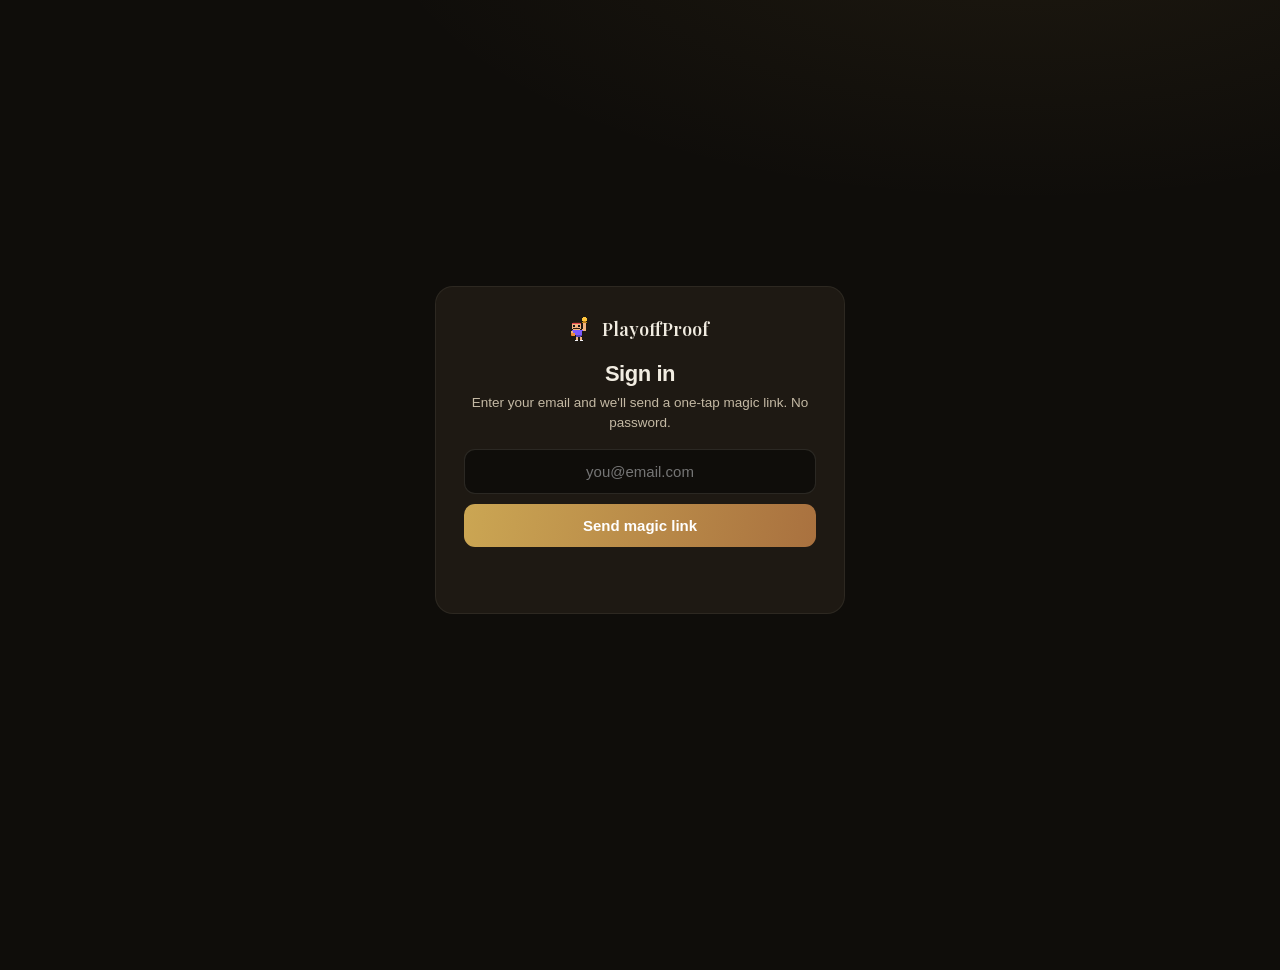
==== app.html @ 9c985eed "Deploy Meta pixel: PageView all pages, Lead + InitiateCheckout on claim, InitiateCheckout on gate pa" ====
<!doctype html>
<html lang="en"><head><meta charset="utf-8"><meta name="viewport" content="width=device-width,initial-scale=1">
<link rel="icon" href="logo.svg" type="image/svg+xml">
<link rel="icon" href="favicon-32.png" sizes="32x32" type="image/png">
<link rel="apple-touch-icon" href="apple-touch-icon.png">
<title>PlayoffProof — Your Movers</title>
<script>!function(f,b,e,v,n,t,s){if(f.fbq)return;n=f.fbq=function(){n.callMethod?n.callMethod.apply(n,arguments):n.queue.push(arguments)};if(!f._fbq)f._fbq=n;n.push=n;n.loaded=!0;n.version="2.0";n.queue=[];t=b.createElement(e);t.async=!0;t.src=v;s=b.getElementsByTagName(e)[0];s.parentNode.insertBefore(t,s)}(window,document,"script","https://connect.facebook.net/en_US/fbevents.js");fbq("init","1434096858619667");fbq("track","PageView");</script>
<noscript><img height="1" width="1" style="display:none" src="https://www.facebook.com/tr?id=1434096858619667&ev=PageView&noscript=1"></noscript>
<link rel="stylesheet" href="fonts/fonts.css">
<style>
:root{
  --bg:#0f0d0a;--bg2:#17130d;--card:#1e1913;--ink:#f1ece1;--ink2:#c4b9a4;--muted:#8a7f68;
  --line:rgba(240,232,214,.07);--line2:rgba(240,232,214,.12);
  --brand:#cba653;--brand2:#a9713f;--up:#5cbe86;--down:#d6685f;--flat:#8a7f68;--gold:#d6a94e;
  --grad:linear-gradient(100deg,#cba653,#a9713f);
  --serif:'Playfair Display',Georgia,serif;--sans:'Helvetica Neue',Helvetica,Arial,sans-serif;
}
*{box-sizing:border-box;margin:0;padding:0}
body{background:radial-gradient(1100px 500px at 80% -10%,rgba(203,166,83,.08),transparent 60%),var(--bg);
  color:var(--ink);font-family:var(--sans);
  -webkit-font-smoothing:antialiased;padding:0 0 70px;font-variant-numeric:tabular-nums}
.wrap{max-width:960px;margin:0 auto;padding:0 20px}
header{padding:26px 0 14px}
.logo{display:flex;align-items:center;gap:9px;font-family:var(--serif);font-weight:600;font-size:18px}
.mark{width:26px;height:26px;border-radius:8px;background:var(--grad);display:grid;place-items:center;font-size:13px}
h1{font-family:var(--serif);font-weight:600;font-size:27px;letter-spacing:-.01em;margin-top:10px}
h1 .grad{background:var(--grad);-webkit-background-clip:text;background-clip:text;color:transparent}
.posline{color:var(--ink2);font-size:13.5px;margin-top:8px;max-width:620px;line-height:1.5}
.sub{color:var(--muted);font-size:12px;margin-top:6px}
.tabs{display:flex;gap:4px;margin-top:18px;border-bottom:1px solid var(--line)}
.tabs button{background:transparent;border:0;border-bottom:2px solid transparent;color:var(--ink2);font:inherit;font-size:14px;font-weight:700;padding:10px 14px;cursor:pointer;margin-bottom:-1px}
.tabs button.on{color:var(--ink);border-bottom-color:var(--brand)}
.tabs button .ct{font-size:11px;color:var(--muted);margin-left:5px}
.weekbar{display:flex;align-items:center;gap:8px;flex-wrap:wrap;margin-top:16px;font-size:12.5px;color:var(--ink2)}
.weekbar b{color:var(--ink);font-weight:800;margin-right:2px}
.wkbtn{border:1px solid var(--line2);border-radius:9px;padding:6px 13px;cursor:pointer;background:var(--bg2);font-weight:700;font-size:12.5px;color:var(--ink2);user-select:none}
.wkbtn.on{background:linear-gradient(180deg,rgba(203,166,83,.18),rgba(169,113,63,.10));border-color:var(--brand);color:#f1ece1}
.byehint{font-size:11px;color:var(--muted);margin-left:auto}
.wkstrip{display:flex;gap:6px;margin:9px 0 4px}
.wkc{flex:1;text-align:center;background:#14110c;border:1px solid var(--line);border-radius:8px;padding:5px 2px;font-size:9.5px;color:var(--muted);font-weight:700;letter-spacing:.04em}
.wkc b{display:block;font-size:15px;color:var(--ink);font-weight:800;margin-top:1px}
.wkc.off{opacity:.32}.wkc.off b{color:var(--muted)}
h3{font-size:11px;letter-spacing:.14em;text-transform:uppercase;color:var(--muted);font-weight:800;margin:26px 0 12px}
.pane{display:none}.pane.on{display:block}
/* recs */
.teamsum{background:linear-gradient(180deg,rgba(203,166,83,.10),rgba(169,113,63,.06));border:1px solid rgba(203,166,83,.22);border-radius:14px;padding:15px 18px;margin-top:20px;font-size:15px;line-height:1.5;color:var(--ink)}
.teamsum b{font-weight:800}.teamsum .u{color:var(--up)}.teamsum .d{color:var(--down)}.teamsum .w{color:var(--gold)}
.cbox{max-width:440px;margin:28px auto;background:linear-gradient(180deg,var(--card),#1a160f);border:1px solid var(--line);border-radius:18px;padding:26px 26px;text-align:center}
.cbox.mini{padding:22px;color:var(--ink2);font-size:14px}
.cbox h2{font-size:21px;letter-spacing:-.02em;margin-bottom:6px}
.cbox p{color:var(--ink2);font-size:13.5px;line-height:1.5;margin-bottom:18px}
.cbox label{display:block;text-align:left;font-size:10px;font-weight:800;letter-spacing:.1em;text-transform:uppercase;color:var(--muted);margin-bottom:6px}
.cbox .crow{display:flex;gap:8px}
.cbox input,.cbox textarea{width:100%;background:#000;border:1px solid var(--line2);border-radius:11px;padding:12px 13px;color:var(--ink);font:inherit;font-size:14px}
.cbox textarea{min-height:92px;margin-bottom:10px;resize:vertical}
.cbox button{background:var(--grad);color:#fff;border:0;border-radius:11px;padding:12px 18px;font:inherit;font-weight:800;font-size:14px;cursor:pointer;white-space:nowrap}
.cbox .crow button{padding:12px 16px}
.cbox button.ghost{width:100%;background:transparent;border:1px solid var(--line2);color:var(--ink)}
.cbox .cdiv{display:flex;align-items:center;gap:10px;color:var(--muted);font-size:11px;letter-spacing:.06em;text-transform:uppercase;margin:16px 0}
.cbox .cdiv:before,.cbox .cdiv:after{content:'';flex:1;height:1px;background:var(--line)}
.cbox .cmsg{font-size:12.5px;color:var(--ink2);margin-top:8px;min-height:16px;text-align:left}
.cbox.mini a,.lgcta a,.cbox .chelp a{color:#d8c9a3;text-decoration:none;font-size:12.5px}
.cbox .chelp{margin-top:12px}
/* IA: both tabs equal weight — the board is the product, the league room is a bonus */
.pchips{display:flex;gap:6px;margin:0 0 14px;flex-wrap:wrap}
.pchips button{background:transparent;border:1px solid var(--line2);border-radius:18px;color:var(--ink2);font:inherit;font-size:12px;font-weight:700;padding:6px 13px;cursor:pointer}
.pchips button.on{background:var(--bg2);color:#fff;border-color:#cba653}
.pchips .ct{color:var(--muted);font-weight:500;font-size:10.5px}
.sub{display:none}.sub.on{display:block}
/* trades tab */
.trdef{color:var(--muted);font-size:12px;line-height:1.55;margin:2px 0 16px;max-width:none;border-left:2px solid var(--line2);padding-left:11px}
#tr-connect{max-width:none;margin:10px 0 14px;padding:12px 18px;text-align:left;border-radius:12px}
#tr-connect p{margin:0;font-size:12.5px;line-height:1.55}
details.trdefd{margin:2px 0 14px}
details.trdefd summary{cursor:pointer;color:var(--gold);font-size:11.5px;letter-spacing:.06em;font-weight:700;user-select:none;list-style:none;display:inline-flex;align-items:center;gap:6px}
details.trdefd summary::-webkit-details-marker{display:none}
details.trdefd summary::before{content:'▸';font-size:10px;transition:transform .15s}
details.trdefd[open] summary::before{transform:rotate(90deg)}
details.trdefd .trdef{margin-top:10px}
.trdef b{color:#d8c9a3}
.trapp{display:grid;grid-template-columns:250px 1fr;gap:16px;align-items:start}
.trpanel{background:var(--card);border:1px solid var(--line);border-radius:14px;padding:12px}
.trlabel{font-family:var(--m,ui-monospace,Menlo,monospace);font-size:10px;letter-spacing:.16em;text-transform:uppercase;color:var(--muted);margin:2px 2px 10px}
.trc{display:flex;align-items:center;justify-content:space-between;gap:8px;padding:9px 10px;border-radius:10px;border:1px solid transparent;cursor:pointer}
.trc:hover{background:var(--bg2)} .trc.on{background:var(--bg2);border-color:#cba653}
.trc .nm{font-weight:700;font-size:13px} .trc .mt{font-family:ui-monospace,Menlo,monospace;font-size:10px;color:var(--muted);margin-top:1px}
.trc .wv{font-family:ui-monospace,Menlo,monospace;font-size:11px;text-align:right;white-space:nowrap}
.trc .wv b{font-size:14px}
.trc .wv .rs{display:block;font-size:9px;color:var(--muted);margin-top:2px}
.tr-anchor{display:flex;align-items:baseline;gap:10px;flex-wrap:wrap;margin:0 0 4px}
.tr-anchor h3{margin:0;font-size:18px}
.tr-chip{font-family:ui-monospace,Menlo,monospace;font-size:10.5px;color:var(--ink2);border:1px solid var(--line2);border-radius:20px;padding:2px 9px}
.tr-hint{color:var(--ink2);font-size:12.5px;margin:3px 0 12px}
.tr-why{color:var(--muted);font-size:11.5px;line-height:1.5;margin:2px 0 10px}
.tr-why b{color:var(--ink2)}
.trt{display:grid;grid-template-columns:1fr auto;gap:5px 12px;background:var(--card);border:1px solid var(--line);border-radius:12px;padding:11px 13px;margin-bottom:8px;cursor:pointer}
.trt:hover{border-color:var(--line2)} .trt.on{border-color:#cba653}
.trt .r1{display:flex;align-items:center;gap:8px;min-width:0}
.trbadge{font-family:ui-monospace,Menlo,monospace;font-size:9px;font-weight:700;letter-spacing:.07em;text-transform:uppercase;padding:2px 6px;border-radius:5px;white-space:nowrap}
.trbadge.pick{background:rgba(52,211,153,.13);color:var(--up,#5cbe86)}
.trbadge.trade{background:rgba(203,166,83,.15);color:#d8c9a3}
.trt .tn{font-weight:700;font-size:13.5px;white-space:nowrap;overflow:hidden;text-overflow:ellipsis}
.trt .tm{font-family:ui-monospace,Menlo,monospace;font-size:10px;color:var(--muted)}
.trt .pw{font-family:ui-monospace,Menlo,monospace;font-size:17px;font-weight:700;color:var(--up,#5cbe86);text-align:right;line-height:1}
.trt .pw small{font-size:8.5px;color:var(--muted);font-weight:500;display:block;letter-spacing:.05em}
.trt .chips{grid-column:1/2;display:flex;gap:6px;flex-wrap:wrap}
.trt .chips span{font-family:ui-monospace,Menlo,monospace;font-size:10.5px;padding:1px 6px;border-radius:5px;background:#17130d;border:1px solid var(--line)}
.trt .cost{grid-column:2/3;align-self:end;font-family:ui-monospace,Menlo,monospace;font-size:10.5px;text-align:right;white-space:nowrap}
.tr-none{color:var(--muted);font-size:13px;background:var(--card);border:1px dashed var(--line2);border-radius:12px;padding:18px;text-align:center}
.tr-back{background:none;border:0;color:#d8c9a3;font:inherit;font-weight:700;font-size:12.5px;cursor:pointer;padding:0;margin:6px 0 10px}
.tr-verdict{background:var(--card);border:1px solid var(--line);border-left:3px solid #cba653;border-radius:12px;padding:13px 15px;margin-bottom:14px}
.tr-verdict h4{margin:0;font-size:15px;font-weight:800;line-height:1.45}
.gtxt{color:var(--up,#5cbe86)} .ltxt{color:var(--down,#d6685f)} .ztxt{color:var(--muted)}
.tr-sec{font-size:11px;font-weight:800;letter-spacing:.02em;text-transform:uppercase;color:var(--ink2);margin:14px 2px 8px}
.tr-chart{background:var(--card);border:1px solid var(--line);border-radius:13px;padding:12px 10px 6px;margin-bottom:14px}
.tr-chart svg{display:block;width:100%;height:auto}
.trledger{width:100%;border-collapse:collapse;font-variant-numeric:tabular-nums}
.trledger th{font-family:ui-monospace,Menlo,monospace;font-size:9px;letter-spacing:.12em;text-transform:uppercase;color:var(--muted);font-weight:600;text-align:right;padding:0 9px 7px;border-bottom:1px solid var(--line)}
.trledger th.cat{text-align:left}
.trledger td{padding:7px 9px;border-bottom:1px solid #221d15;font-family:ui-monospace,Menlo,monospace;font-size:12.5px;text-align:right}
.trledger td.cat{text-align:left;font-family:inherit;font-weight:700;font-size:12.5px}
.trledger td.cat small{color:var(--muted);font-weight:500;font-size:9.5px;margin-left:5px}
.trledger tr:last-child td{border-bottom:0}
.trteam{font-size:11.5px;color:var(--ink2);background:#17130d;border:1px solid var(--line);border-radius:9px;padding:8px 10px;margin-bottom:10px;line-height:1.45}
.trteam b{color:#d8c9a3}
.tr-lam{display:flex;align-items:center;gap:9px;font-family:ui-monospace,Menlo,monospace;font-size:11px;color:var(--muted);margin:0 0 12px}
.tr-lam input{width:110px;accent-color:#cba653}
.tr-lam b{color:#d8c9a3}
.trbuild{display:grid;grid-template-columns:1fr 1fr;gap:10px;margin-bottom:8px}
.trside{background:var(--card);border:1px solid var(--line);border-radius:11px;padding:10px}
.trside-l{font-family:ui-monospace,Menlo,monospace;font-size:9.5px;letter-spacing:.14em;text-transform:uppercase;margin-bottom:7px}
.trpill{display:inline-block;background:#17130d;border:1px solid var(--line2);border-radius:16px;padding:4px 10px;font-size:12px;font-weight:700;margin:0 5px 6px 0;cursor:pointer}
.trpill:hover{border-color:#d6685f}
.trside select{width:100%;background:#000;border:1px solid var(--line2);border-radius:8px;color:var(--muted);font:inherit;font-size:11.5px;padding:6px 8px;margin-top:3px}
.tr-balance{font-size:11.5px;color:var(--ink2);margin:2px 0 10px;font-family:ui-monospace,Menlo,monospace}
.tr-balance b{color:var(--ink)}
.tr-disc{font-size:10.5px;color:var(--muted);margin-top:14px;font-family:ui-monospace,Menlo,monospace}
.wkodds{display:inline-flex;gap:0;flex-wrap:wrap;align-items:center}
.wko{margin-right:4px} .wko b{color:var(--muted);font-weight:600;font-size:10.5px;letter-spacing:.03em;text-transform:uppercase}
.tr-save{background:rgba(52,211,153,.14);border:1px solid rgba(52,211,153,.4);border-radius:9px;color:var(--up,#5cbe86);font:inherit;font-weight:700;font-size:12.5px;cursor:pointer;padding:4px 11px;margin-left:8px}
#tr-plan:empty{display:none}
.planbox{background:linear-gradient(180deg,rgba(203,166,83,.1),var(--card));border:1px solid #3a2d6b;border-radius:14px;padding:13px 15px;margin:0 0 16px}
.planh{font-size:12px;font-weight:800;letter-spacing:.02em;text-transform:uppercase;color:var(--ink2);display:flex;align-items:center;gap:8px;margin-bottom:8px}
.planclr{margin-left:auto;background:none;border:1px solid var(--line2);border-radius:7px;color:var(--muted);font:inherit;font-size:10.5px;cursor:pointer;padding:2px 8px;text-transform:none;letter-spacing:0}
.planrow{display:flex;gap:16px;flex-wrap:wrap;font-size:12.5px;margin-bottom:9px}
.planside{font-family:ui-monospace,Menlo,monospace;font-size:9.5px;letter-spacing:.12em}
.planpill{display:inline-block;background:#17130d;border:1px solid var(--line2);border-radius:14px;padding:3px 9px;font-family:var(--f,inherit);font-size:12px;font-weight:700;letter-spacing:0;margin:0 4px 5px 2px;cursor:pointer;color:var(--ink)}
.planpill:hover{border-color:#d6685f}
.plansum{font-family:ui-monospace,Menlo,monospace;font-size:12px;color:var(--ink2);border-top:1px solid var(--line);padding-top:9px}
.plansum b{font-size:13.5px}
.lrow{cursor:pointer} .lrow.exp{background:var(--bg2)}
.lrow-exp{padding:2px 0 12px;border-bottom:1px solid var(--line)}
.lrow-exp .card{max-width:440px;margin:4px auto}
.lgset{display:flex;align-items:center;gap:7px;flex-wrap:wrap;font-family:ui-monospace,Menlo,monospace;font-size:11px;color:var(--muted);margin:0 0 10px}
.lgset select{background:#17130d;border:1px solid var(--line2);border-radius:7px;color:var(--ink);font:inherit;padding:3px 6px}
.lgset .lgs-l{letter-spacing:.08em;text-transform:uppercase;font-size:9.5px}
.lgset .catch{background:transparent;border:1px solid var(--line2);border-radius:14px;color:var(--muted);font:inherit;font-size:10.5px;padding:3px 9px;cursor:pointer}
.lgset .catch.on{color:var(--ink);border-color:#cba653;background:rgba(203,166,83,.12)}
.lgset .lgs-brk{flex-basis:100%;height:0}
.lgset .slotsel{padding:2px 3px}
.catprof{background:var(--card);border:1px solid var(--line);border-radius:13px;padding:12px 15px;margin:0 0 14px}
.cph{font-size:12.5px;color:var(--ink2);line-height:1.5;margin-bottom:10px}
.cph b{font-family:ui-monospace,Menlo,monospace}
.cpgrid{display:grid;grid-template-columns:repeat(9,minmax(0,1fr));gap:8px}
.cpc .cpl{font-family:ui-monospace,Menlo,monospace;font-size:8.5px;color:var(--muted);letter-spacing:.05em}
.cpv{font-family:ui-monospace,Menlo,monospace;font-size:11.5px;font-weight:700;white-space:nowrap}
.cpv span{font-size:10px}
.cpb{height:4px;border-radius:2px;background:#221d15;margin-top:3px;overflow:hidden}
.cpb i{display:block;height:100%;border-radius:2px}
.cpb i.lock{background:#5cbe86}.cpb i.flip{background:#d6a94e}.cpb i.punt{background:#d6685f}
@media(max-width:700px){.cpgrid{grid-template-columns:repeat(3,1fr);gap:10px 8px}}
@media(max-width:700px){.trapp{grid-template-columns:1fr}.trbuild{grid-template-columns:1fr}}
.lgcta{display:flex;justify-content:space-between;align-items:center;font-size:12px;color:var(--muted);margin:14px 0 2px}
.lgcta span{font-weight:700;color:var(--ink2)}
.recs{display:grid;grid-template-columns:1fr 1fr;gap:12px;margin-top:6px}
@media(max-width:680px){.recs{grid-template-columns:1fr}}
.rec{background:linear-gradient(180deg,var(--card),#1a160f);border:1px solid var(--line);border-radius:14px;padding:14px 16px}
.rec .rh{font-size:11px;font-weight:800;letter-spacing:.1em;text-transform:uppercase;margin-bottom:10px}
.rec.pick .rh{color:var(--up)}.rec.trade .rh{color:var(--brand)}.rec.sell .rh{color:var(--gold)}.rec.drop .rh{color:var(--down)}
.recitem{display:flex;align-items:center;gap:9px;padding:7px 0;border-top:1px solid var(--line);font-size:13px}
.recitem:first-of-type{border-top:0}
.recitem .who{font-weight:700}.recitem .who small{color:var(--muted);font-weight:700;font-size:10px;margin-left:5px}
.recitem .why{color:var(--ink2);font-size:12px;flex:1;min-width:0}
.recitem .mv{font-weight:800;font-size:12.5px;white-space:nowrap}
/* cards */
.grid{display:grid;grid-template-columns:1fr 1fr;gap:12px}
@media(max-width:680px){.grid{grid-template-columns:1fr}}
.card{background:linear-gradient(180deg,var(--card),#1a160f);border:1px solid var(--line);border-radius:16px;padding:15px 16px;position:relative;overflow:hidden}
.card::before{content:'';position:absolute;left:0;top:0;bottom:0;width:3px}
.card.up::before{background:var(--up)}.card.down::before{background:var(--down)}.card.flat::before{background:var(--flat)}
.top{display:flex;justify-content:space-between;align-items:flex-start;gap:8px}
.nm{font-weight:700;font-size:15.5px;letter-spacing:-.01em}.tm{font-size:11px;color:var(--muted);font-weight:700;letter-spacing:.05em;margin-top:1px}
.verdict{font-size:11px;font-weight:900;letter-spacing:.04em;padding:5px 9px;border-radius:8px;white-space:nowrap}
.v-back{background:rgba(47,213,117,.16);color:var(--up)}.v-over{background:rgba(255,93,93,.16);color:var(--down)}.v-flat{background:rgba(124,132,148,.14);color:var(--flat)}
.scorerow{display:flex;align-items:baseline;gap:10px;margin:12px 0 3px}
.score{font-size:38px;font-weight:800;letter-spacing:-.03em;line-height:1}.score .s100{font-size:14px;font-weight:700;color:var(--muted);margin-left:2px}
.wk{font-weight:800;font-size:13.5px}.wk span{font-size:9px;opacity:.7;letter-spacing:.06em}
.spark{margin-left:auto;width:88px;height:30px}
.slab{font-size:9.5px;color:var(--muted);letter-spacing:.1em;text-transform:uppercase;margin-bottom:8px}
.games{margin:14px 0 12px;background:#14110c;border:1px solid var(--line);border-radius:12px;padding:11px 12px}
.gtop{display:flex;justify-content:space-between;align-items:baseline;margin-bottom:7px;flex-wrap:wrap;gap:4px}
.gtop .gl{font-size:10px;font-weight:800;letter-spacing:.1em;text-transform:uppercase;color:var(--muted)}
.gtop .gn{font-size:13px}.gtop .gn b{font-size:16px;font-weight:800}.gtop .gn .of{color:var(--muted);font-weight:600}
.conf{font-size:10px;font-weight:800;letter-spacing:.03em;padding:2px 7px;border-radius:6px;margin-left:4px;text-transform:uppercase}
.conf-high{background:rgba(47,213,117,.14);color:var(--up)}.conf-medium{background:rgba(245,184,61,.14);color:var(--gold)}.conf-low{background:rgba(124,132,148,.16);color:var(--flat)}
.gbar{height:16px;border-radius:6px;background:repeating-linear-gradient(90deg,rgba(255,93,93,.16) 0 6px,rgba(255,93,93,.08) 6px 12px);position:relative;overflow:hidden;border:1px solid var(--line)}
.gfill{position:absolute;left:0;top:0;bottom:0;background:linear-gradient(90deg,#5cbe86,#26b863);border-radius:5px 0 0 5px}
.gband{position:absolute;top:0;bottom:0;background:repeating-linear-gradient(45deg,rgba(47,213,117,.30) 0 4px,transparent 4px 8px)}
.factors{display:flex;gap:6px;flex-wrap:wrap;margin-top:8px}
.fchip{font-size:10.5px;font-weight:700;color:var(--ink2);background:rgba(240,232,214,.05);border:1px solid var(--line);border-radius:7px;padding:3px 7px}
.pillars{display:flex;flex-direction:column;gap:5px}
.pl{display:grid;grid-template-columns:56px 1fr 26px;align-items:center;gap:8px;font-size:11px;color:var(--ink2)}
.pl .lab{font-weight:700}.track{height:6px;background:rgba(240,232,214,.06);border-radius:99px;overflow:hidden}
.fill{height:100%;border-radius:99px;background:var(--grad)}.pl .n{text-align:right;font-weight:800;color:var(--ink);font-size:11.5px}
.reason{font-size:11.5px;color:var(--ink2);line-height:1.45;margin-top:11px;border-top:1px solid var(--line);padding-top:9px}
.wtag{font-size:9px;font-weight:800;letter-spacing:.08em;text-transform:uppercase;color:var(--muted);border:1px solid var(--line);border-radius:5px;padding:1px 5px;margin-right:5px}
/* sortable table */
.tablewrap{margin-top:2px}
.lgrid{background:transparent;min-width:0}
/* ---- the data grid (Basketball Monster density) ---- */
.glegend{font-size:11.5px;color:var(--muted);margin:2px 2px 8px;line-height:1.7}
.glegend b{color:var(--brand)}
.gwrap{overflow-x:auto;border:1px solid var(--line);border-radius:12px;background:var(--bg2)}
table.gt{border-collapse:collapse;width:100%;font-family:ui-monospace,Menlo,monospace;font-size:12px;white-space:nowrap;font-variant-numeric:tabular-nums}
.gt thead th{position:sticky;top:0;background:#211c14;color:var(--muted);font-family:var(--sans);font-size:9.5px;letter-spacing:.11em;text-transform:uppercase;font-weight:700;text-align:right;padding:9px 10px;border-bottom:1px solid var(--line);cursor:pointer;user-select:none;z-index:3}
.gt thead th.us{color:var(--brand);text-decoration:underline dotted rgba(203,166,83,.5);text-underline-offset:3px}
.gt thead th.on{color:var(--gold)}
.gt thead th.rk,.gt thead th.nm{text-align:left}
.gt th.nm,.gt td.nm{position:sticky;left:0;background:var(--bg2)}
.gt td.nm{z-index:1}
.gt thead th.nm{z-index:4;background:#211c14}
.gt td{padding:6px 10px;border-bottom:1px solid rgba(240,232,214,.05);text-align:right;color:var(--ink2)}
.gt td.rk{color:var(--muted);text-align:left;font-size:11px}
.gt td.nm{text-align:left;font-family:var(--sans);min-width:186px;cursor:pointer}
.gt td.nm b{color:var(--ink);font-weight:600;font-size:13px}
.gt td.nm .tp{color:var(--muted);font-size:11px;margin-left:8px}
.gt .gmine{color:var(--brand);font-size:8px;vertical-align:2px}
.gt tbody tr.grow{cursor:pointer}
.gt tbody tr.grow:hover td{background:rgba(240,232,214,.04)}
.gt tbody tr.grow:hover td.nm{background:#241f16}
.gt tr.gx td{white-space:normal;text-align:left;background:var(--card);cursor:default;position:static}
.gt tr.sel td{background:rgba(203,166,83,.09)}
.gt tr.sel td.nm{background:#26200f}
.gsplit{display:flex;gap:14px;align-items:flex-start}
.gsplit .gwrap{flex:1;min-width:0}
.gside{width:440px;flex:none;position:sticky;top:10px;max-height:calc(100vh - 20px);overflow-y:auto;background:var(--card);border:1px solid var(--line);border-radius:12px;padding:12px}
.gside .card{max-width:none;margin:0;border:0;background:transparent;padding:2px}
.gside .card::before{display:none}
.gside-x{float:right;background:none;border:0;color:var(--muted);font-size:20px;line-height:1;cursor:pointer;padding:2px 6px}
.gside-x:hover{color:var(--ink)}
@media(max-width:999px){.gside{display:none}}
/* ---- the insight strip ---- */
.istrip{display:grid;grid-template-columns:repeat(3,1fr);gap:10px;margin:2px 0 12px}
.istc{background:var(--card);border:1px solid var(--line);border-radius:12px;padding:10px 12px}
.istt{font-family:var(--serif);font-weight:600;font-size:14.5px;color:var(--gold)}
.ists{font-size:10px;color:var(--muted);margin:1px 0 7px}
.istp{display:flex;align-items:center;gap:7px;padding:4px 6px;margin:0 -6px;border-radius:8px;cursor:pointer;font-size:12px;color:var(--ink)}
.istp:hover{background:rgba(240,232,214,.05)}
.istp b{margin-left:auto;font-family:ui-monospace,Menlo,monospace;font-size:11px;font-weight:700}
.istp b.g{color:var(--up)}.istp b.r{color:var(--down)}
@media(max-width:760px){.istrip{grid-template-columns:1fr;gap:8px}}
/* ---- the no-sync upgrade finder ---- */
.upg{margin-top:14px;border-top:1px solid var(--line);padding-top:12px}
.upghead{font-family:var(--serif);font-weight:600;font-size:16px;color:var(--ink);margin-bottom:2px}
.upglab{font-size:9.5px;letter-spacing:.16em;text-transform:uppercase;color:var(--muted);font-weight:800;margin:12px 0 4px}
.upgrow{display:grid;grid-template-columns:1fr auto;gap:2px 10px;align-items:center;padding:8px 10px;margin:4px -2px;background:var(--bg2);border:1px solid var(--line);border-radius:10px;cursor:pointer}
.upgrow:hover{border-color:rgba(203,166,83,.4)}
.upgnm b{color:var(--ink);font-size:13.5px;font-weight:600}
.upgnm span{display:block;color:var(--muted);font-size:10.5px;margin-top:1px}
.upgd{text-align:right;font-family:ui-monospace,Menlo,monospace;font-size:15px;font-weight:700;color:var(--up)}
.upgd em{display:block;font-style:normal;font-family:var(--sans);font-size:8.5px;letter-spacing:.14em;text-transform:uppercase;color:var(--muted);font-weight:700}
.upgw{grid-column:1/-1;display:flex;gap:10px;font-family:ui-monospace,Menlo,monospace;font-size:10.5px;color:var(--muted)}
.upgw .g{color:var(--up)}.upgw .r{color:var(--down)}
.upgnone{font-size:12.5px;color:var(--ink2);line-height:1.5;margin:8px 0}
.upgfine{font-size:10px;color:var(--muted);line-height:1.5;margin-top:10px}
.upgnm{display:flex;align-items:center;gap:8px}
.upgnm .ubust{flex:none;line-height:0}
.upgnm .utxt b{display:block}
/* ---- package select + docked action bar ---- */
.pksel{width:15px;height:15px;padding:0;margin-right:7px;background:var(--bg);border:1px solid var(--muted);border-radius:2px;cursor:pointer;vertical-align:-2px;image-rendering:pixelated}
.pksel:hover{border-color:var(--brand)}
.pksel.on{background:var(--brand);border-color:var(--brand);box-shadow:inset 0 0 0 3px var(--bg2)}
.pksel.get{background:var(--up);border-color:var(--up);box-shadow:inset 0 0 0 3px var(--bg2)}
.pkgchip.getc{border-color:rgba(92,190,134,.5)}
.pkgarrow{color:var(--muted);font-size:15px;padding:0 2px}
.pkghint{color:var(--muted);font-size:10.5px;padding:4px 2px;white-space:nowrap}
.pkghost{background:none;border:0;color:var(--muted);font-size:10.5px;text-decoration:underline dotted;text-underline-offset:3px;cursor:pointer;white-space:nowrap;padding:0 2px}
.pkghost:hover{color:var(--ink)}
.pkgseg{display:flex;align-items:center;gap:4px;color:var(--muted);font-size:9.5px;letter-spacing:.1em;text-transform:uppercase;font-weight:700;white-space:nowrap}
.segb{width:24px;height:24px;padding:0;background:var(--bg2);border:1px solid var(--line);border-radius:6px;color:var(--muted);font-size:12px;font-weight:800;cursor:pointer}
.segb:hover{border-color:var(--brand)}
.segb.on{background:var(--brand);border-color:var(--brand);color:#140f08}
.pkgbtn[disabled]{opacity:.45;cursor:default}
.tg .tgverd{display:flex;align-items:baseline;gap:10px;margin:8px 0 4px}
.tg .tgpill{border:1px solid;border-radius:7px;padding:4px 10px;font-size:11px;font-weight:900;letter-spacing:.12em}
.tg .tgnet{font-family:ui-monospace,Menlo,monospace;font-size:24px;font-weight:700}
.tg .tgnetl{font-size:10px;letter-spacing:.14em;text-transform:uppercase;color:var(--muted);font-weight:700}
.tg .piece.getp{border-color:rgba(92,190,134,.4)}
.pkgbar{position:fixed;left:50%;transform:translateX(-50%);bottom:16px;z-index:40;display:flex;align-items:center;gap:12px;background:var(--card);border:1px solid rgba(203,166,83,.45);border-radius:14px;padding:10px 12px;box-shadow:0 12px 34px rgba(0,0,0,.5);max-width:min(94vw,640px)}
.pkgbar .chips{display:flex;gap:8px;flex-wrap:wrap}
.pkgchip{display:flex;align-items:center;gap:6px;background:var(--bg2);border:1px solid var(--line);border-radius:9px;padding:4px 8px 4px 5px;font-size:11.5px;color:var(--ink)}
.pkgchip svg{display:block}
.pkgchip .x{color:var(--muted);cursor:pointer;padding:0 2px;font-size:13px}
.pkgchip .x:hover{color:var(--ink)}
.pkgbtn{background:linear-gradient(100deg,var(--gold),var(--brand2));color:#140f08;border:0;border-radius:9px;padding:10px 14px;font-weight:800;font-size:11px;letter-spacing:.1em;text-transform:uppercase;cursor:pointer;white-space:nowrap}
.pkgbtn:hover{filter:brightness(1.08)}
.pkgclear{background:none;border:0;color:var(--muted);font-size:16px;cursor:pointer;padding:2px 4px}
.pkgclear:hover{color:var(--ink)}
/* ---- consolidation results ---- */
.pkg .pieces{display:flex;gap:10px;flex-wrap:wrap;margin:10px 0 4px}
.pkg .piece{display:flex;flex-direction:column;align-items:center;gap:3px;background:var(--bg2);border:1px solid var(--line);border-radius:10px;padding:8px 10px;font-size:10.5px;color:var(--ink2);min-width:74px}
.pkg .piece b{color:var(--ink);font-size:11px;text-align:center}
.pkg .pkgsum{font-size:11.5px;color:var(--muted);margin:2px 0 10px}
.pkg .pkgsum b{color:var(--ink)}
.pktar{background:var(--bg2);border:1px solid var(--line);border-radius:11px;padding:10px 11px;margin:7px 0;cursor:pointer}
.pktar:hover{border-color:rgba(203,166,83,.4)}
.pktar .top{display:flex;align-items:center;gap:10px}
.pktar .top b{color:var(--ink);font-size:14px}
.pktar .top span{color:var(--muted);font-size:10.5px;display:block;margin-top:1px}
.pktar .net{margin-left:auto;text-align:right;font-family:ui-monospace,Menlo,monospace;font-size:16px;font-weight:700;color:var(--up)}
.pktar .net.neg{color:var(--down)}
.pktar .net em{display:block;font-style:normal;font-family:var(--sans);font-size:8.5px;letter-spacing:.14em;text-transform:uppercase;color:var(--muted);font-weight:700}
.pktar .math{font-size:10.5px;color:var(--muted);margin-top:6px;line-height:1.55}
.pktar .math b{color:var(--ink2)}
.pktar .upgw{margin-top:5px}
.lhead,.lrow{display:grid;grid-template-columns:24px minmax(120px,1fr) 54px 58px 82px 96px 64px;align-items:center;gap:10px;padding:9px 13px}
.lhead{border-bottom:1px solid var(--line2);font-size:11px;letter-spacing:.01em;color:var(--muted);font-weight:800;position:sticky;top:0;background:var(--bg2)}
.lhead .s{cursor:pointer;text-align:right;user-select:none;white-space:nowrap}.lhead .s:hover{color:var(--ink)}.lhead .s.on{color:var(--brand)}
.lhead .car{opacity:.35;font-size:9px}
.lhead .pl-h{text-align:left}
.postag{font-size:9px;font-weight:800;color:var(--brand2);background:rgba(169,113,63,.14);border-radius:4px;padding:1px 4px;margin-right:5px}
.lrow{border-top:1px solid var(--line);font-size:13px}.lrow:hover{background:rgba(240,232,214,.03)}
.lrow .rk{color:var(--muted);font-size:11px;font-weight:700}
.lrow .who{overflow:hidden;white-space:nowrap;text-overflow:ellipsis;font-weight:600}
.lrow .who small{color:var(--muted);font-weight:700;font-size:10px;margin-left:5px}
.badge{font-size:8.5px;font-weight:800;letter-spacing:.03em;padding:2px 5px;border-radius:5px;vertical-align:1px}
.fa{background:rgba(47,213,117,.16);color:var(--up)}.own{background:rgba(240,232,214,.06);color:var(--muted)}.you{background:rgba(203,166,83,.18);color:#d8c9a3}
.lrow .num{text-align:right;font-variant-numeric:tabular-nums}
.lrow .sc{font-weight:800}.lrow .pred b{font-weight:800}.lrow .pred{font-size:12px;color:var(--ink2)}
.lrow .mot{font-weight:800}.lrow .chg{font-weight:800;font-size:12px}
.up-t{color:var(--up)}.down-t{color:var(--down)}.flat-t{color:var(--flat)}
.hint{font-size:11px;color:var(--muted);margin-top:16px;line-height:1.5}
.logomark{height:1.35em;image-rendering:pixelated;vertical-align:-.22em}

[hidden]{display:none!important}
.gatewrap{min-height:100vh;display:flex;align-items:center;justify-content:center;padding:20px}
.gatecard{width:100%;max-width:410px;background:var(--card);border:1px solid var(--line);border-radius:18px;padding:30px 28px;text-align:center}
.gatecard .logo{justify-content:center;margin-bottom:20px}
.gatecard h2{font-size:22px;margin:6px 0 6px;letter-spacing:-.02em}
.gatecard p{color:var(--ink2);font-size:13.5px;margin-bottom:16px;line-height:1.5}
.gatecard input{width:100%;background:#0f0d0a;border:1px solid var(--line2);border-radius:11px;padding:13px 14px;color:var(--ink);font:inherit;font-size:15px;margin-bottom:10px;text-align:center}
.gatecard button{width:100%;background:var(--grad);color:#fff;border:0;border-radius:11px;padding:13px;font:inherit;font-weight:800;font-size:15px;cursor:pointer;margin-bottom:6px}
.gatecard button.ghost{background:transparent;border:1px solid var(--line2);color:var(--ink)}
.gatecard .or{color:var(--muted);font-size:11px;letter-spacing:.1em;text-transform:uppercase;margin:14px 0}
.gatecard .msg{font-size:13px;color:var(--ink2);margin-top:12px;min-height:18px}
.gatecard a{color:var(--muted);font-size:12px;display:inline-block;margin-top:16px;text-decoration:none}
</style></head>
<body><div id="gate" class="gatewrap">
 <div class="gatecard">
  <div class="logo"><img class="logomark" src="logo.svg" alt="">PlayoffProof</div>
  <div id="g-signin">
   <h2>Sign in</h2>
   <p>Enter your email and we'll send a one-tap magic link. No password.</p>
   <input id="g-email" type="email" placeholder="you@email.com" autocomplete="email">
   <button id="g-send">Send magic link</button>
   <div class="msg" id="g-signin-msg"></div>
  </div>
  <div id="g-unlock" hidden>
   <h2>Unlock your board</h2>
   <p>Founding access for the 2026-27 season. One manager per league, forever.</p>
   <button id="g-pay">🔒 Become a Founding Load Manager — $69</button>
   <div class="or">or</div>
   <input id="g-code" placeholder="have a friend code? paste it">
   <button id="g-redeem" class="ghost">Unlock with code</button>
   <div class="msg" id="g-unlock-msg"></div>
   <a href="#" id="g-signout">sign out</a>
  </div>
  <div id="g-activating" hidden>
   <h2>Activating…</h2>
   <p>Payment received. Setting up your board, this takes a few seconds.</p>
   <div class="msg" id="g-act-msg"></div>
  </div>
 </div>
</div>
<div id="app" hidden><div class="wrap">
<header>
  <div class="logo"><img class="logomark" src="logo.svg" alt="">PlayoffProof</div>
  <h1>Your <span class="grad">playoff board.</span></h1>
  <div class="posline">Every player scored for your fantasy playoff weeks (Mar 23–Apr 12), refreshed daily. Green is rising for your title run, red is fading.</div>
  <div class="sub" id="sub"></div>
  <div class="tabs" id="tabs">
    <button data-t="players">Players</button>
    <button data-t="trades">My team</button>
  </div>
  <div class="weekbar" id="weekbar">
    <b>Your playoff weeks:</b>
    <span class="wkbtn on" data-w="0">Week 1</span>
    <span class="wkbtn on" data-w="1">Week 2</span>
    <span class="wkbtn on" data-w="2">Week 3</span>
    <span class="byehint">Got a first-round bye? Turn off Week 1.</span>
  </div>
</header>
<div class="pane" id="p-players">
<div class="pchips" id="pchips">
  <button data-v="team">My roster <span class="ct" id="c-team"></span></button>
  <button data-v="all" class="on">All players <span class="ct" id="c-all"></span></button>
  <button data-v="avail">Available <span class="ct" id="c-avail"></span></button>
</div>
<div class="sub" id="p-team">
  <div id="team-connect" class="cbox">
    <h2>Connect your league <span style="font-size:11px;font-weight:400;color:var(--muted);letter-spacing:.02em">· optional, everything works without it</span></h2>
    <p>See your roster and free agents ranked for your playoff weeks. We never ask for your password.</p>
    <label>Sleeper username</label>
    <div class="crow"><input id="sl-user" placeholder="your Sleeper username" autocapitalize="none"><button id="sl-go">Connect</button></div>
    <div id="sl-msg" class="cmsg"></div>
    <div class="cdiv"><span>or paste from any platform</span></div>
    <label>Your roster</label>
    <textarea id="pasteros" placeholder="Paste your team. Names alone or the whole roster table both work, we pick out the players."></textarea>
    <label>Available players (optional, makes Available exact)</label>
    <textarea id="pasteavail" placeholder="Your platform's Add Players / Available page already lists the free agents. Paste it — the top ~30 by rank is plenty."></textarea>
    <button id="paste-go">Load my team</button>
    <div class="chelp"><a href="import-guide.html" target="_blank">How do I copy from Yahoo or ESPN? →</a></div>
    <div class="cdiv"><span>or</span></div>
    <button id="demo-go" class="ghost">Try a demo team</button>
  </div>
  <div id="team-content" hidden>
    <div class="teamsum" id="teamsum"></div>
    <div class="lgcta"><span id="lg-name"></span><a href="#" id="lg-change">change league</a></div>
    <div class="cbox mini" style="margin:14px 0"><p>Ranked pickups, drops, and trades for this roster live on <a href="#" id="team-tomoves">the My team tab →</a></p></div>
    <h3>Your roster</h3><div class="grid" id="roster"></div>
  </div>
</div>
<div class="sub on" id="p-all"><div class="tablewrap"><div class="lgrid" id="list-all"></div></div></div>
<div class="sub" id="p-avail">
  <div id="avail-connect" class="cbox mini"><p>These are the demo league's free agents. If you want your league's actual list, <a href="#" id="avail-toteam">connect it →</a> — otherwise the full board has everyone.</p></div>
  <div id="avail-content" hidden><h3>Free agents</h3><div class="tablewrap"><div class="lgrid" id="list-avail"></div></div></div>
</div>
</div>
<div class="pane on" id="p-trades">
  <div id="tr-connect" class="cbox mini"><p>This is a <b>demo team</b> so you can see how it works. Happy on the Players board? That's the whole product. Want these moves to be about <b>your</b> roster? <a href="#" id="tr-toteam">Connect your league →</a> (30 seconds, optional).</p></div>
  <div id="tr-content" hidden>
    <details class="trdefd"><summary>How this works · PWAR, RWAR, the two dials, trade fairness</summary><p class="trdef"><b>PWAR</b> = expected playoff matchup wins a player adds over a waiver replacement. <b>RWAR</b> = the same across the entire regular season, week by week on the real schedule (playoff weeks excluded). A matchup = winning the <b>majority of your league's categories</b> (5 of 9 standard, set yours below), so stacking a category you already win adds almost nothing, and fixing a coin-flip category adds a lot. Playoff output runs on two separate dials: <b>Games</b>, will he even play (health, team rest policy, back-to-backs, travel), and <b>Effort</b>, how hard he plays the games he's in (contract incentives, team stakes). Output = games × production × effort. Trade suggestions are held to <b>market value (ADP)</b>: we only propose swaps another manager would plausibly accept. Pickups are free, so there only playoff impact matters. All numbers are projections for entertainment only, not professional, legal, or financial advice.</p></details>
    <div class="lgset" id="lgset"></div>
    <div id="catprof"></div>
    <div id="tr-plan"></div>
    <div class="trapp">
      <div class="trpanel"><div class="trlabel">Your team · tap a player</div><div id="tr-roster"></div></div>
      <div id="tr-detail"></div>
    </div>
  </div>
</div>
<div class="hint"><b>Score</b> = total expected playoff value: games × production × effort. <b>Listed games</b> = games scheduled in your playoff weeks.
<b>Predicted / Effort</b> are the two dials behind that value: how many games he'll actually play, and how hard he plays the ones he's in. <b>Trend</b> = which way his playoff value is heading. Tap a column header to sort.
All numbers here are projections for entertainment purposes only. They are not professional, legal, or financial advice.</div>
</div>

<script src="data.js"></script>
<script>
const cls=v=>v>0.05?'up':v<-0.05?'down':'flat';
const arrow=v=>v>0.05?'▲':v<-0.05?'▼':'▬';
const vclass=vt=>({"WE'RE SO BACK":'v-back','RISING':'v-back',"IT'S OVER":'v-over','SLIPPING':'v-over','STEADY':'v-flat'})[vt]||'v-flat';
const strokeOf=k=>k==='up'?'#5cbe86':k==='down'?'#d6685f':'#8a7f68';
const motColor=m=>m>=78?'var(--up)':m>=58?'var(--ink)':'var(--muted)';
function spark(vals,w,h){const k=cls(vals[vals.length-1]-vals[0]),st=strokeOf(k);
  const mn=Math.min(...vals),mx=Math.max(...vals),sp=(mx-mn)||1;
  const pts=vals.map((v,i)=>[(i/(vals.length-1))*(w-4)+2,h-2-((v-mn)/sp)*(h-6)]);
  const d=pts.map((p,i)=>(i?'L':'M')+p[0].toFixed(1)+' '+p[1].toFixed(1)).join(' ');const l=pts[pts.length-1];
  return `<svg class="spark" viewBox="0 0 ${w} ${h}" preserveAspectRatio="none"><path d="${d}" fill="none" stroke="${st}" stroke-width="2" stroke-linecap="round" stroke-linejoin="round"/><circle cx="${l[0].toFixed(1)}" cy="${l[1].toFixed(1)}" r="2.6" fill="${st}"/></svg>`;}
const pl=(lab,v)=>`<div class="pl"><span class="lab">${lab}</span><div class="track"><div class="fill" style="width:${v}%"></div></div><span class="n">${v}</span></div>`;
function factorChips(p){const f=p.gamesFactors,c=[];
  if(f.injury>=0.4)c.push(`🩹 −${f.injury}g injury risk`);
  if(f.teamRest>=0.4)c.push(`🛌 −${f.teamRest}g team rest`);
  if(p.b2bs>0)c.push(`⇄ ${p.b2bs} B2B${p.b2bs>1?'s':''} in window${f.b2b>=0.4?` · −${f.b2b}g`:''}`);
  if(f.travel>=0.4)c.push(`✈️ −${f.travel}g travel`);
  return c.map(x=>`<span class="fchip">${x}</span>`).join('');}
let ACTIVEWEEKS=[true,true,true];
function gamesView(p){const wk=p.weeklyGames||[0,0,0];
  const activeListed=wk.reduce((s,g,i)=>s+(ACTIVEWEEKS[i]?g:0),0);
  const frac=p.listedGames?activeListed/p.listedGames:0;
  return {activeListed, lo:Math.round(p.gamesLo*frac), hi:Math.round(p.gamesHi*frac)};}
function card(p){const k=cls(p.w1);const gv=gamesView(p);
  return `<div class="card ${k}">
    <div class="top"><div><div class="nm">${p.name}</div><div class="tm">${p.pos?p.pos+' · ':''}${p.team}</div></div>
      <div class="verdict ${vclass(p.verdict)}">${p.emoji} ${p.verdict}</div></div>
    <div class="scorerow"><div class="score">${p.score}<span class="s100">/100</span></div>
      <div class="wk ${k}-t">${arrow(p.w1)} ${p.w1>0?'+':''}${p.w1}% <span>trend</span></div>${spark(p.spark,88,30)}</div>
    <div class="slab">Playoff value</div>
    <div class="games">
      <div class="gtop"><span class="gl">Likely games, your weeks</span>
        <span class="gn"><b>${gv.lo}-${gv.hi}</b> <span class="of">of ${gv.activeListed}</span> <span class="conf conf-${p.confidence}">${p.confidence}</span></span></div>
      <div class="wkstrip">${(p.weeklyGames||[0,0,0]).map((g,i)=>`<div class="wkc ${ACTIVEWEEKS[i]?'':'off'}">Week ${i+1}<b>${g}</b></div>`).join('')}</div>
      <div class="factors">${factorChips(p)||'<span class="fchip">no red flags for your weeks</span>'}</div>
      <div class="gtop" style="margin-top:9px;border-top:1px solid var(--line);padding-top:8px"><span class="gl">Effort in the games he plays</span>
        <span class="gn"><b style="color:${motColor(p.motiv)}">${p.motiv}%</b></span></div>
    </div>
    <div class="pillars">${pl('🧠 Mind',p.mind)}${pl('❤️ Heart',p.heart)}${pl('🦵 Body',p.body)}</div>
    <div class="reason"><span class="wtag">Why</span> ${p.reason}</div></div>`;}
function ownerBadge(p){return p.owner==null?'<span class="badge fa">FA</span>':p.owner===MOCK.leagueName?'<span class="badge you">YOU</span>':`<span class="badge own">${p.owner}</span>`;}
const q=id=>document.getElementById(id);
function renderRecs(){const r=V.recs,out=[];
  if(r.pickups.length)out.push(`<div class="rec pick"><div class="rh">🟢 Pick up</div>${r.pickups.map(p=>`<div class="recitem"><span class="who">${p.name}<small>${p.team}</small></span><span class="why">value ${p.score}, over ${p.insteadOf||'your weakest'}</span><span class="mv up-t">${p.score}</span></div>`).join('')}</div>`);
  if(r.tradeFor.length)out.push(`<div class="rec trade"><div class="rh">🔵 Trade for (buy low)</div>${r.tradeFor.map(p=>`<div class="recitem"><span class="who">${p.name}<small>${p.team}</small></span><span class="why">value ${p.score}, dipping</span><span class="mv down-t">${p.w1}%</span></div>`).join('')}</div>`);
  if(r.sellHigh.length)out.push(`<div class="rec sell"><div class="rh">🟡 Sell high</div>${r.sellHigh.map(p=>`<div class="recitem"><span class="who">${p.name}<small>${p.team}</small></span><span class="why">spiking, shop him while hot</span><span class="mv up-t">+${p.w1}%</span></div>`).join('')}</div>`);
  if(r.drops.length)out.push(`<div class="rec drop"><div class="rh">🔴 Drop candidates</div>${r.drops.map(p=>`<div class="recitem"><span class="who">${p.name}<small>${p.team}</small></span><span class="why">weakest value on your roster</span><span class="mv flat-t">${p.score}</span></div>`).join('')}</div>`);
  q('recs').innerHTML=out.join('')||'<div class="rec"><div class="recitem"><span class="why">No moves to make right now. Your roster is well positioned.</span></div></div>';}
const COLS=[{k:'score',t:'Score'},{k:'listedGames',t:'Listed'},{k:'expGames',t:'Predicted'},{k:'motiv',t:'Effort'},{k:'w1',t:'Trend'}];
// ---- the data grid (Basketball Monster density) ----
const GCOLS=[
 {k:'score',t:'Score',us:1,d:"PlayoffProof's overall playoff-value composite: per-game production x games he'll actually play x effort, scaled 1-99 across the field.",v:p=>p.score,f:(p,v)=>v},
 {k:'rw',t:'RWAR',us:1,d:"Regular-season wins above replacement: extra weekly matchups a league-average team wins with him in a starter slot instead of a waiver pickup, over the real regular-season schedule.",gw:'rw',f:(p,v)=>v.toFixed(1)},
 {k:'pw',t:'PWAR',us:1,d:"Playoff wins above replacement: the same swap, measured only across your three title weeks: rest, shutdowns, back-to-backs and effort priced in.",gw:'pw',f:(p,v)=>v.toFixed(2)},
 {k:'sw',t:'Δ Swing',us:1,swing:1,d:"Rank movement from the regular-season board to the playoff board, across the whole pool. Positive = he climbs the rankings when your title is on the line; negative = he slides. Measured vs the field, not vs himself.",gw:'sw',f:(p,v)=>(v>0?'+':'')+v},
 {k:'g',t:'Plf G',us:1,d:"Games he is projected to actually play in your playoff weeks, after rest, injuries, back-to-backs and travel.",v:p=>p.expGames,f:(p,v)=>Number.isInteger(v)?v:v.toFixed(1)},
 {k:'eff',t:'Effort',us:1,d:"How motivated he is to play hard in your title weeks: contract incentives, team stakes, tank vs contend.",v:p=>p.motiv==null?80:p.motiv,f:(p,v)=>v+'%'},
 {k:'adp',t:'ADP',noheat:1,firstAsc:1,d:"Average draft position (market value). Trade suggestions are held to this so comps stay fair.",v:p=>p.adp||9999,f:(p,v)=>p.adp?Math.round(p.adp*10)/10:'—'},
 {k:'pts',t:'PTS',d:"Projected points per game.",v:p=>p.proj.pts,f:(p,v)=>v.toFixed(1)},
 {k:'reb',t:'REB',d:"Rebounds per game.",v:p=>p.proj.reb,f:(p,v)=>v.toFixed(1)},
 {k:'ast',t:'AST',d:"Assists per game.",v:p=>p.proj.ast,f:(p,v)=>v.toFixed(1)},
 {k:'stl',t:'STL',d:"Steals per game.",v:p=>p.proj.stl,f:(p,v)=>v.toFixed(1)},
 {k:'blk',t:'BLK',d:"Blocks per game.",v:p=>p.proj.blk,f:(p,v)=>v.toFixed(1)},
 {k:'fg3m',t:'3PM',d:"Threes made per game.",v:p=>p.proj.fg3m,f:(p,v)=>v.toFixed(1)},
 {k:'fgp',t:'FG%',d:"Field-goal percentage.",v:p=>p.proj.fg_pct,f:(p,v)=>v.toFixed(1)},
 {k:'ftp',t:'FT%',d:"Free-throw percentage.",v:p=>p.proj.ft_pct,f:(p,v)=>v.toFixed(1)},
 {k:'to',t:'TO',inv:1,d:"Turnovers per game (fewer is better).",v:p=>p.proj.turnover,f:(p,v)=>v.toFixed(1)}
];
const sortState={all:{k:'pw',asc:false},avail:{k:'pw',asc:false}};
function lrow(p,rk){const k=cls(p.w1);const gv=gamesView(p);const mine=LG().roster.has(p.name);
  return `<div class="lrow" data-n="${p.name}" tabindex="0"><span class="rk">${rk}</span>
    <span class="who">${p.emoji} ${p.name} ${p.pos?`<span class="postag">${p.pos}</span>`:''}<small>${p.team}</small>${mine?' <span class="badge you">YOU</span>':''}</span>
    <span class="num sc">${p.score}</span>
    <span class="num">${gv.activeListed}</span>
    <span class="num pred"><b>${gv.lo}-${gv.hi}</b></span>
    <span class="num mot" style="color:${motColor(p.motiv)}">${p.motiv}</span>
    <span class="num chg ${k}-t">${arrow(p.w1)} ${p.w1>0?'+':''}${p.w1}%</span></div>`;}
function renderList(scope){
  const GWD=gridWar();
  const st=sortState[scope];
  const col=GCOLS.find(c=>c.k===st.k)||GCOLS[2];
  const val=(c,p)=>c.gw?GWD[p.name][c.gw]:c.v(p);
  const data=(scope==='all'?MOCK.all:V.available).filter(p=>p.proj&&GWD[p.name]).slice()
    .sort((a,b)=>(val(col,b)-val(col,a))*(st.asc?-1:1));
  // heat shading: percentile within the visible pool, green above the median, red below
  // (flipped for TO); Δ Swing shades by sign and size. ADP stays neutral — it's the market, not us.
  const sorted={}; for(const c of GCOLS){ if(c.noheat||c.swing) continue;
    sorted[c.k]=data.map(p=>val(c,p)).sort((x,y)=>x-y); }
  const maxSw=Math.max(12,...data.map(p=>Math.abs(GWD[p.name].sw)));
  const heat=(c,v)=>{
    if(c.noheat) return '';
    let ctr;
    if(c.swing){ ctr=Math.max(-1,Math.min(1,v/maxSw)); }
    else{ const a=sorted[c.k]; let lo=0,hi=a.length-1;
      while(lo<hi){const m=(lo+hi)>>1; if(a[m]<v)lo=m+1; else hi=m;}
      ctr=a.length>1?(lo/(a.length-1)-.5)*2:0; if(c.inv)ctr=-ctr; }
    const al=Math.abs(ctr)*.42; if(al<.03) return '';
    return `background:rgba(${ctr>0?'92,190,134':'214,104,95'},${al.toFixed(2)})`;
  };
  const legend=`<div class="glegend"><b>RWAR</b> wins added across the regular season · <b>PWAR</b> wins added in your title weeks, vs the playoff field · <b>Δ Swing</b> = spots he moves between the two boards (green climbs, red slides) · <b>Plf G</b> games he'll actually play · <b>Effort</b> motivation. Hover any underlined header for the full definition; click a row for the why.</div>`;
  const head=`<thead><tr><th class="rk">#</th><th class="nm">Player</th>${GCOLS.map(c=>
    `<th class="${c.us?'us ':''}${st.k===c.k?'on':''}" data-k="${c.k}" title="${c.d}">${c.t}${st.k===c.k?(st.asc?' ▲':' ▼'):''}</th>`).join('')}</tr></thead>`;
  const rows=data.map((p,i)=>{
    const mine=LG().roster.has(p.name);
    return `<tr class="grow" data-n="${p.name}" tabindex="0"><td class="rk"><button class="pksel${pkgSel.has(p.name)?' on':''}" data-n="${p.name}" title="select for a package" aria-label="select ${p.name}"></button>${i+1}</td><td class="nm">${mine?'<span class="gmine" title="on your roster">●</span> ':''}<b>${p.name}</b><span class="tp">${p.team}${p.pos?' · '+p.pos:''}</span></td>${
      GCOLS.map(c=>{const v=val(c,p);return `<td style="${heat(c,v)}">${c.f(p,v)}</td>`;}).join('')}</tr>`;}).join('');
  const strip=scope==='all'?insightStrip():'';
  q('list-'+scope).innerHTML=strip+legend+`<div class="gsplit"><div class="gwrap"><table class="gt">${head}<tbody>${rows}</tbody></table></div><aside class="gside" id="gside-${scope}" hidden></aside></div>`;
  const bn={}; data.forEach(p=>bn[p.name]=p);
  document.querySelectorAll('#list-'+scope+' .gt th[data-k]').forEach(el=>el.onclick=()=>{
    const k=el.dataset.k, c=GCOLS.find(x=>x.k===k);
    sortState[scope]= st.k===k ? {k,asc:!st.asc} : {k,asc:!!c.firstAsc};
    renderList(scope);});
  // player detail: wide screens get a side inspector (non-blocking — the grid stays live);
  // narrow screens keep the inline drawer under the row.
  const aside=q('gside-'+scope), wide=()=>window.innerWidth>=1000;
  const closeSide=()=>{aside.hidden=true;aside.innerHTML='';selState[scope]=null;
    document.querySelectorAll('#list-'+scope+' .gt tr.sel').forEach(r=>r.classList.remove('sel'));};
  const showPlayer=name=>{const p=trByName[name]; if(!p)return;
    document.querySelectorAll('#list-'+scope+' .gt tr.sel').forEach(r=>r.classList.remove('sel'));
    const el=document.querySelector(`#list-${scope} .gt tr.grow[data-n="${CSS.escape(name)}"]`);
    if(el) el.classList.add('sel');
    selState[scope]=name;
    aside.innerHTML=`<button class="gside-x" aria-label="close">×</button>${card(p)}${upgradesFor(p)}`;
    aside.hidden=false;
    aside.querySelector('.gside-x').onclick=closeSide;
    aside.querySelectorAll('.upgrow').forEach(r=>r.onclick=()=>{showPlayer(r.dataset.n);aside.scrollTop=0;});};
  const showHtml=html=>{
    document.querySelectorAll('#list-'+scope+' .gt tr.sel').forEach(r=>r.classList.remove('sel'));
    selState[scope]=null;
    aside.innerHTML=`<button class="gside-x" aria-label="close">×</button>${html}`;
    aside.hidden=false;
    aside.querySelector('.gside-x').onclick=closeSide;
    aside.querySelectorAll('.pktar,.upgrow').forEach(r=>r.onclick=()=>{showPlayer(r.dataset.n);aside.scrollTop=0;});
    aside.scrollTop=0;};
  paneShow[scope]={showPlayer,showHtml,closeSide};
  document.querySelectorAll('#list-'+scope+' .pksel').forEach(b=>b.onclick=e=>{
    e.stopPropagation(); togglePkg(b.dataset.n);});
  document.querySelectorAll('#list-'+scope+' .istp').forEach(el=>{
    el.onclick=()=>showPlayer(el.dataset.n);
    el.onkeydown=e=>{if(e.key==='Enter')showPlayer(el.dataset.n);};});
  document.querySelectorAll('#list-'+scope+' .gt tr.grow').forEach(el=>{const go=()=>{
    if(wide()){ if(selState[scope]===el.dataset.n){closeSide();return;} showPlayer(el.dataset.n); return; }
    const nx=el.nextElementSibling;
    if(nx&&nx.classList.contains('gx')){nx.remove();el.classList.remove('exp');return;}
    const p=bn[el.dataset.n]; if(!p)return;
    const tr=document.createElement('tr'); tr.className='gx';
    tr.innerHTML=`<td colspan="${GCOLS.length+2}"><div class="lrow-exp">${card(p)}${upgradesFor(p)}</div></td>`;
    el.after(tr); el.classList.add('exp');
    tr.querySelectorAll('.upgrow').forEach(r=>r.onclick=ev=>{ev.stopPropagation();
      const n2=r.dataset.n; tr.remove(); el.classList.remove('exp');
      const el2=document.querySelector(`#list-${scope} .gt tr.grow[data-n="${CSS.escape(n2)}"]`);
      if(el2){el2.click(); el2.scrollIntoView({block:'center'});}});};
    el.onclick=go; el.onkeydown=e=>{if(e.key==='Enter'){e.preventDefault();go();}};});
  // keep the inspector open across re-sorts
  if(selState[scope]&&wide()){
    if(trByName[selState[scope]]) showPlayer(selState[scope]); else closeSide();
  }
}
const selState={all:null,avail:null};
const paneShow={all:null,avail:null};
// ---- package selection (the docked bar): GIVE side always; GET side once the user
// switches to grading a specific offer. A player lives on at most one side. ----
const pkgSel=new Set();      // give side
const pkgGet=new Set();      // their side (grade-a-trade mode)
let pkgMode='give';
let pkgRetN=1;               // how many players the user wants back (their call, never forced)
function syncSelClasses(n){
  document.querySelectorAll(`.pksel[data-n="${CSS.escape(n)}"]`).forEach(b=>{
    b.classList.toggle('on',pkgSel.has(n));
    b.classList.toggle('get',pkgGet.has(n));});
}
function togglePkg(n){
  if(pkgSel.has(n)) pkgSel.delete(n);
  else if(pkgGet.has(n)) pkgGet.delete(n);
  else if(pkgMode==='get'){ if(pkgGet.size>=3) return; pkgGet.add(n); }
  else{ if(pkgSel.size>=3) return; pkgSel.add(n); }
  syncSelClasses(n);
  renderPkgBar();
}
function activeScope(){return document.querySelector('#p-avail.on')?'avail':'all';}
function renderPkgBar(){
  let bar=document.getElementById('pkgbar');
  if(!pkgSel.size&&!pkgGet.size){ pkgMode='give'; if(bar) bar.remove(); return; }
  if(!bar){ bar=document.createElement('div'); bar.id='pkgbar'; bar.className='pkgbar'; document.body.appendChild(bar); }
  const chip=(n,cls)=>{const p=trByName[n];
    return `<span class="pkgchip ${cls}">${pixBust(n,p?p.team:'',18)} ${n.split(' ').slice(-1)[0]} <span class="x" data-n="${n}" role="button" aria-label="remove ${n}">×</span></span>`;};
  const give=[...pkgSel].map(n=>chip(n,'')).join('');
  const get=[...pkgGet].map(n=>chip(n,'getc')).join('');
  const grading=pkgMode==='get'||pkgGet.size>0;
  let mid='', label, ghost='';
  if(grading){
    mid=`<span class="pkgarrow" title="give for get">⇄</span><div class="chips">${get||'<span class="pkghint">tap rows to add their side</span>'}</div>`;
    label='Grade this trade';
  }else{
    // the SHAPE is the user's call: how many players back?
    mid=`<span class="pkgseg" title="how many players you want back">get back
      <button class="segb${pkgRetN===1?' on':''}" data-r="1">1</button><button class="segb${pkgRetN===2?' on':''}" data-r="2">2</button></span>`;
    label=(pkgSel.size===1&&pkgRetN===1)?'Find his playoff upgrade':`Find the ${pkgSel.size}-for-${pkgRetN}`;
    ghost=`<button class="pkghost">grade an offer instead</button>`;
  }
  bar.innerHTML=`<div class="chips">${give||'<span class="pkghint">your side</span>'}</div>${mid}${ghost}<button class="pkgbtn"${grading&&(!pkgSel.size||!pkgGet.size)?' disabled':''}>${label}</button><button class="pkgclear" title="clear selection">×</button>`;
  bar.querySelectorAll('.pkgchip .x').forEach(x=>x.onclick=()=>togglePkg(x.dataset.n));
  bar.querySelectorAll('.segb').forEach(s=>s.onclick=()=>{pkgRetN=+s.dataset.r;renderPkgBar();});
  const gh=bar.querySelector('.pkghost'); if(gh) gh.onclick=()=>{pkgMode='get';renderPkgBar();};
  bar.querySelector('.pkgclear').onclick=()=>{
    [...pkgSel].forEach(n=>{pkgSel.delete(n);syncSelClasses(n);});
    [...pkgGet].forEach(n=>{pkgGet.delete(n);syncSelClasses(n);});
    pkgMode='give'; renderPkgBar();};
  bar.querySelector('.pkgbtn').onclick=()=>{
    const api=paneShow[activeScope()]; if(!api) return;
    const showIn=html=>{               // panel on wide screens, inline above the grid on narrow
      if(window.innerWidth>=1000){ api.showHtml(html); return; }
      const host=q('list-'+activeScope());
      let d=document.getElementById('pkg-inline'); if(d) d.remove();
      d=document.createElement('div'); d.id='pkg-inline'; d.className='gside';
      d.style.cssText='display:block;width:auto;position:static;margin-bottom:12px';
      d.innerHTML=`<button class="gside-x" aria-label="close">×</button>${html}`;
      host.prepend(d);
      d.querySelector('.gside-x').onclick=()=>d.remove();
      d.scrollIntoView({block:'start'});};
    if(grading){
      if(!pkgSel.size||!pkgGet.size) return;
      const t=tradeEval([...pkgSel],[...pkgGet]); if(!t) return;
      showIn(renderTradeGrade(t)); return;
    }
    if(pkgSel.size===1&&pkgRetN===1){ api.showPlayer([...pkgSel][0]); return; }
    const u=findReturn([...pkgSel],pkgRetN); if(!u) return;
    showIn(renderPackage(u));
  };
}
function renderPackage(u){
  const fmt=v=>(v>0?'+':'')+v.toFixed(2);
  const shape=`${u.pieces.length}-for-${u.retN}`;
  const pieces=u.pieces.map(p=>`<div class="piece">${pixBust(p.name,p.team,40)}<b>${p.name}</b><span>${p.team} · ADP ${p.adp?Math.round(p.adp):'ud'}</span></div>`).join('');
  const kick=u.kickers.map(k=>k.name).join(' + ');
  const tar=t=>{const multi=t.players.length>1;
    return `<div class="pktar" data-n="${t.players[0].name}" role="button" tabindex="0">
    <div class="top">${t.players.map(p=>pixBust(p.name,p.team,34)).join('')}<div><b>${t.players.map(p=>p.name).join(' + ')}</b><span>${t.players.map(p=>`${p.team}${p.pos?' · '+p.pos:''} · ADP ${Math.round(p.adp)}`).join(' &nbsp;|&nbsp; ')}</span></div>
    <div class="net${t.net<0?' neg':''}">${fmt(t.net)}<em>net title wins</em></div></div>
    <div class="math">${multi?'they add':'he adds'} <b>${fmt(t.pw)}</b>${u.kickers.length?` · open slot${u.kickers.length>1?'s':''} refill${u.kickers.length>1?'':'s'}: <b>${kick}</b> (${fmt(u.kickPw)})`:''}${u.opened<0?` · you'll drop an end-of-bench player to fit (assumed replacement level)`:''} · you give <b>−${u.pkgPw.toFixed(2)}</b></div>
    <div class="upgw">${['W1','W2','FIN'].map((L,i)=>`<span class="${t.netW[i]>0.004?'g':t.netW[i]<-0.004?'r':''}">${L} ${fmt(t.netW[i])}</span>`).join('')}</div></div>`;};
  let h=`<div class="upg pkg" style="border-top:0;padding-top:2px"><div class="upghead">The ${shape}</div>
    <div class="pieces">${pieces}</div>
    <div class="pkgsum">You'd give up <b>${u.pkgPw.toFixed(2)}</b> title wins · W1 ${u.pkgW[0].toFixed(2)} · W2 ${u.pkgW[1].toFixed(2)} · FIN ${u.pkgW[2].toFixed(2)}</div>`;
  if(!u.targets.length){
    h+=`<p class="upgnone"><b style="color:var(--gold)">Verdict: hold.</b> No fair ${shape} nets out positive in your title weeks${u.retN<u.pieces.length?': rostered contributors out-earn one star plus a waiver refill. Depth is playoff value':''}.</p>`;
    if(u.closest.length) h+=`<div class="upglab">The closest calls · still net losses</div>`+u.closest.map(tar).join('');
  }
  else h+=`<div class="upglab">Trade for · fair by draft capital</div>`+u.targets.map(tar).join('');
  h+=`<p class="upgfine">Net = the return${u.kickers.length?` + best waiver refill${u.kickers.length>1?'s':''}`:''} − your side, in expected title-week matchup wins, same neutral lineup. Availability varies by league.</p></div>`;
  return h;
}
// THE INSIGHT STRIP: the engine's POV, surfaced before a single click — who climbs
// for the title weeks, who's free money on waivers, who the market still overpays.
function insightStrip(){
  const GWD=gridWar();
  const P=TRP.filter(p=>GWD[p.name]);
  const kings=P.filter(p=>GWD[p.name].sw>0&&p.score>=55).sort((a,b)=>GWD[b.name].sw-GWD[a.name].sw).slice(0,3);
  const gold=P.filter(p=>(!p.adp||p.adp>=110)).sort((a,b)=>GWD[b.name].pw-GWD[a.name].pw).slice(0,3);
  const fading=P.filter(p=>p.adp>0&&p.adp<=50&&GWD[p.name].sw<-2).sort((a,b)=>GWD[a.name].sw-GWD[b.name].sw).slice(0,3);
  const row=(p,val,cls)=>`<div class="istp" data-n="${p.name}" role="button" tabindex="0">${pixBust(p.name,p.team,20)}<span>${p.name.split(' ').slice(-1)[0]}</span><b class="${cls}">${val}</b></div>`;
  const card=(title,sub,rows)=>`<div class="istc"><div class="istt">${title}</div><div class="ists">${sub}</div>${rows}</div>`;
  return `<div class="istrip">`+
    card('Window Kings','climb hardest when the title’s on the line',kings.map(p=>row(p,'+'+GWD[p.name].sw+' spots','g')).join(''))+
    card('Waiver Gold','likely unrostered, real title-week value',gold.map(p=>row(p,'+'+GWD[p.name].pw.toFixed(2)+' wins','g')).join(''))+
    card('Fading Stars','the market still pays full price',fading.map(p=>row(p,GWD[p.name].sw+' spots','r')).join(''))+
  `</div>`;
}
// GRADE A SPECIFIC OFFER: give side vs get side, N-for-M. Slot math both ways —
// giving more than you get opens slots (waiver refills credited); getting more than
// you give forces a drop, assumed replacement-level without a synced roster.
function tradeEval(giveN,getN){
  const GWD=gridWar();
  const G=giveN.map(n=>trByName[n]).filter(p=>p&&GWD[p.name]);
  const R=getN.map(n=>trByName[n]).filter(p=>p&&GWD[p.name]);
  if(!G.length||!R.length) return null;
  if(G.some(p=>getN.includes(p.name))) return null;
  const sum=a=>a.reduce((x,y)=>x+y,0);
  const side=ps=>({pieces:ps.map(p=>({name:p.name,team:p.team,pos:p.pos,adp:p.adp||0,pw:GWD[p.name].pw,pwW:GWD[p.name].pwW})),
    pw:+sum(ps.map(p=>GWD[p.name].pw)).toFixed(3),
    pwW:[0,1,2].map(i=>+sum(ps.map(p=>GWD[p.name].pwW[i])).toFixed(3))});
  const gv=side(G), gt=side(R);
  const opened=G.length-R.length;
  const excl=new Set([...giveN,...getN]);
  const kickers=opened>0?TRP.filter(B=>!excl.has(B.name)&&GWD[B.name]&&(!B.adp||B.adp>=110))
    .sort((a,b)=>GWD[b.name].pw-GWD[a.name].pw).slice(0,opened)
    .map(k=>({name:k.name,team:k.team,pw:GWD[k.name].pw,pwW:GWD[k.name].pwW})):[];
  const kickPw=+sum(kickers.map(k=>k.pw)).toFixed(3);
  const kickW=[0,1,2].map(i=>+sum(kickers.map(k=>k.pwW[i])).toFixed(3));
  const net=+(gt.pw+kickPw-gv.pw).toFixed(3);
  const netW=[0,1,2].map(i=>+(gt.pwW[i]+kickW[i]-gv.pwW[i]).toFixed(3));
  const gate=+Math.max(0.01,0.05*Math.max(gv.pw,gt.pw)).toFixed(3);
  const verdict=net>=gate?'ACCEPT':net<=-gate?'DECLINE':'TOSS-UP';
  // the better ask for the same give side AND SAME SHAPE, to counter with
  let alt=null;
  const fr=findReturn(giveN,Math.min(2,getN.length));
  if(fr&&fr.targets.length){const t=fr.targets[0];
    alt={name:t.players.map(p=>p.name).join(' + '),gain:t.net};
    if(t.players.some(p=>getN.includes(p.name))) alt=null;}
  return {give:gv,get:gt,kickers,kickPw,net,netW,gate,verdict,opened,alt};
}
function renderTradeGrade(t){
  const fmt=v=>(v>0?'+':'')+v.toFixed(2);
  const vcol=t.verdict==='ACCEPT'?'var(--up)':t.verdict==='DECLINE'?'var(--down)':'var(--muted)';
  const pieceCard=(p,cls)=>`<div class="piece ${cls}">${pixBust(p.name,p.team,40)}<b>${p.name}</b><span>${p.team} · ADP ${p.adp?Math.round(p.adp):'ud'}</span></div>`;
  let h=`<div class="upg pkg tg" style="border-top:0;padding-top:2px">
    <div class="upghead">The offer</div>
    <div class="tgverd"><span class="tgpill" style="border-color:${vcol};color:${vcol}">${t.verdict}</span>
      <span class="tgnet" style="color:${vcol}">${fmt(t.net)}</span><span class="tgnetl">net title wins for you</span></div>
    <div class="upglab">You give</div><div class="pieces">${t.give.pieces.map(p=>pieceCard(p,'')).join('')}</div>
    <div class="upglab" style="color:var(--up)">You get</div><div class="pieces">${t.get.pieces.map(p=>pieceCard(p,'getp')).join('')}</div>
    <div class="math" style="font-size:11px;color:var(--muted);line-height:1.6">you get <b>${fmt(t.get.pw)}</b>${t.kickers.length?` · opened slot${t.kickers.length>1?'s':''} refill: <b>${t.kickers.map(k=>k.name).join(' + ')}</b> (${fmt(t.kickPw)})`:''} · you give <b>−${t.give.pw.toFixed(2)}</b>${t.opened<0?` · you'll drop an end-of-bench player to fit (assumed replacement level)`:''}</div>
    <div class="upgw" style="margin-top:7px">${['W1','W2','FIN'].map((L,i)=>`<span class="${t.netW[i]>0.004?'g':t.netW[i]<-0.004?'r':''}">${L} ${fmt(t.netW[i])}</span>`).join('')}</div>`;
  if(t.verdict!=='ACCEPT'&&t.alt&&t.alt.gain>t.net)
    h+=`<p class="upgnone" style="margin-top:12px">Counter with <b style="color:var(--gold)">${t.alt.name}</b> instead: nets ${fmt(t.alt.gain)} for the same side.</p>`;
  h+=`<p class="upgfine">Verdict gates at ±${t.gate.toFixed(2)} title wins (below that it's a genuine toss-up). Same neutral-lineup pricing as the board. Availability varies by league.</p></div>`;
  return h;
}
// NO-SYNC UPGRADE FINDER: for any selected player, who does more for the title weeks?
// Trades honor the ADP market-value guardrail (never stat-similarity — the Thompson/Pritchard
// lesson); free agents are approximated as waiver tier (ADP 110+ or undrafted) since without
// a synced league we can't know who's actually available.
// the BACKEND: pure data — who upgrades this player, and by how much, per week.
// (Rendering lives in upgradesFor; harnesses call this directly.)
function upgradeData(p){
  const GWD=gridWar(); const mine=GWD[p.name]; if(!mine) return null;
  const cands=TRP.filter(B=>B.name!==p.name&&GWD[B.name]);
  const pack=B=>{const g=GWD[B.name];return {name:B.name,team:B.team,pos:B.pos,adp:B.adp||0,
    d:+(g.pw-mine.pw).toFixed(3), dW:g.pwW.map((v,i)=>+(v-mine.pwW[i]).toFixed(3))};};
  // tiers are exclusive: a TRADE target is a market asset (drafted, above waiver tier);
  // waiver-tier players (ADP 110+/undrafted) only ever appear as ADDS — otherwise the
  // no-ADP fairness fallback leaks them into stars' trade lists and double-lists them.
  // MINU: an upgrade must be MEANINGFUL relative to the player — never surface a
  // noise-level delta on a big asset as advice.
  const MINU=Math.max(0.01,0.12*mine.pw);
  const trades=cands.filter(B=>B.adp>0&&B.adp<110&&adpFair(p,B)&&GWD[B.name].pw>mine.pw+MINU)
    .sort((a,b)=>GWD[b.name].pw-GWD[a.name].pw).slice(0,4).map(pack);
  const adds=cands.filter(B=>(!B.adp||B.adp>=110)&&GWD[B.name].pw>mine.pw+MINU)
    .sort((a,b)=>GWD[b.name].pw-GWD[a.name].pw).slice(0,3).map(pack);
  return {name:p.name,adp:p.adp||0,pw:mine.pw,pwW:mine.pwW,trades,adds};
}
// PACKAGE backend: consolidate 2-3 players into one better asset. The honest math our
// WAR currency makes possible: trading N-for-1 opens N-1 roster slots, and the best
// waiver adds fill them — so net = target + kickers − what you gave. Fairness = the
// same ADP guardrail, applied against your best piece (you're trading up, not sideways).
// FIND A RETURN of the user's chosen shape: give 1-3, get back 1 or 2. Never forces
// consolidation — the shape is the user's call. Fairness runs on DRAFT CAPITAL on BOTH
// sides: v = 1/sqrt(ADP) (steep at the top, like real pick value), lesser pieces count
// at 55% (the market's package discount), and the return must sit in a two-sided band
// of the give side's combined value — two goods can buy an elite, never a Jokic for
// role guys, and a star can split into two mids but not two scrubs.
function findReturn(names,retN){
  const GWD=gridWar();
  const pieces=names.map(n=>trByName[n]).filter(p=>p&&GWD[p.name]);
  if(!pieces.length) return null;
  retN=Math.max(1,Math.min(2,retN||1));
  const sum=a=>a.reduce((x,y)=>x+y,0);
  const pkgPw=+sum(pieces.map(p=>GWD[p.name].pw)).toFixed(3);
  const pkgW=[0,1,2].map(i=>+sum(pieces.map(p=>GWD[p.name].pwW[i])).toFixed(3));
  const inPkg=new Set(names);
  const opened=pieces.length-retN;   // >0: slots open (waiver refills); <0: forced drop, assumed replacement
  const kickers=opened>0?TRP.filter(B=>!inPkg.has(B.name)&&GWD[B.name]&&(!B.adp||B.adp>=110))
    .sort((a,b)=>GWD[b.name].pw-GWD[a.name].pw).slice(0,opened):[];
  const kickPw=+sum(kickers.map(k=>GWD[k.name].pw)).toFixed(3);
  const kickW=[0,1,2].map(i=>+sum(kickers.map(k=>GWD[k.name].pwW[i])).toFixed(3));
  const vAdp=a=>a>0?1/Math.sqrt(a):0;
  const vs=pieces.map(p=>vAdp(p.adp)).sort((a,b)=>b-a);
  const pkgV=vs[0]+0.55*vs.slice(1).reduce((a,b)=>a+b,0);
  const inBand=v=>Math.abs(v-pkgV)<=0.35*Math.max(v,pkgV);
  const cands=TRP.filter(B=>!inPkg.has(B.name)&&GWD[B.name]&&B.adp>0&&B.adp<110);
  const mk=ps=>{const pw=+sum(ps.map(p=>GWD[p.name].pw)).toFixed(3);
    return {players:ps.map(p=>({name:p.name,team:p.team,pos:p.pos,adp:p.adp})),pw,
      net:+(pw+kickPw-pkgPw).toFixed(3),
      netW:[0,1,2].map(i=>+(sum(ps.map(p=>GWD[p.name].pwW[i]))+kickW[i]-pkgW[i]).toFixed(3))};};
  let raw=[];
  if(retN===1){ for(const B of cands) if(inBand(vAdp(B.adp))) raw.push(mk([B])); }
  else{
    for(let i=0;i<cands.length;i++)for(let j=i+1;j<cands.length;j++){
      const va=vAdp(cands[i].adp),vb=vAdp(cands[j].adp);
      if(!inBand(Math.max(va,vb)+0.55*Math.min(va,vb))) continue;
      raw.push(mk([cands[i],cands[j]]));
    }
  }
  raw.sort((a,b)=>b.net-a.net);
  // diversity: no player appears in more than 2 shown returns (else every pair is KAT+x)
  const used={}; raw=raw.filter(t=>{ if(t.players.some(p=>(used[p.name]||0)>=2)) return false;
    t.players.forEach(p=>used[p.name]=(used[p.name]||0)+1); return true; });
  const gate=Math.max(0.01,0.10*pkgPw);
  const targets=raw.filter(t=>t.net>=gate).slice(0,4);
  // when nothing clears the bar, the verdict is KEEP/HOLD — and we show the closest
  // fair calls with their red nets so the user sees exactly why.
  const closest=targets.length?[]:raw.slice(0,3);
  return {pieces:pieces.map(p=>({name:p.name,team:p.team,pos:p.pos,adp:p.adp||0,
      pw:GWD[p.name].pw,pwW:GWD[p.name].pwW})),
    pkgPw,pkgW,kickers:kickers.map(k=>({name:k.name,team:k.team,pos:k.pos,adp:k.adp||0,pw:GWD[k.name].pw})),
    kickPw,targets,closest,retN,opened};
}
const packageData=names=>findReturn(names,1);
function upgradesFor(p){
  const u=upgradeData(p); if(!u) return '';
  const fmt=v=>(v>0?'+':'')+v.toFixed(2);
  const row=t=>`<div class="upgrow" data-n="${t.name}" role="button" tabindex="0">
      <div class="upgnm"><span class="ubust">${pixBust(t.name,t.team,24)}</span><span class="utxt"><b>${t.name}</b><span>${t.team}${t.pos?' · '+t.pos:''} · ADP ${t.adp?Math.round(t.adp):'ud'}</span></span></div>
      <div class="upgd">${fmt(t.d)}<em>title wins</em></div>
      <div class="upgw">${['W1','W2','FIN'].map((L,i)=>{const dw=t.dW[i];
        return `<span class="${dw>0.004?'g':dw<-0.004?'r':''}">${L} ${fmt(dw)}</span>`;}).join('')}</div>
    </div>`;
  let h='<div class="upg">';
  h+=`<div class="upghead">Better for the title weeks</div>`;
  if(!u.trades.length&&!u.adds.length)
    h+=`<p class="upgnone">Nobody at his market price out-earns him in your playoff weeks. He's the hold.</p>`;
  if(u.trades.length) h+=`<div class="upglab">Trade for · fair by ADP</div>`+u.trades.map(row).join('');
  if(u.adds.length) h+=`<div class="upglab">Waiver tier · often unrostered</div>`+u.adds.map(row).join('');
  h+=`<p class="upgfine">Deltas = expected title-week matchup wins vs him, same neutral lineup. Availability varies by league.</p></div>`;
  return h;
}
function renderSummary(){const s=V.summary; if(!s){q('teamsum').innerHTML='';return;} const bits=[];
  if(s.risers)bits.push(`<b class="u">${s.risers} trending up</b>`);
  if(s.fades)bits.push(`<b class="d">${s.fades} slipping</b>`);
  let line=`<b>Playoff positioning:</b> ${bits.join(' · ')||'steady'}.`;
  if(s.watch.length)line+=` <b class="d">Fading for your title weeks:</b> ${s.watch.map(w=>`${w.name} (${w.gap} games at risk)`).join(', ')}.`;
  if(s.bestAdd)line+=` <b class="w">Top move:</b> add ${s.bestAdd.name} (${s.bestAdd.score}).`;
  q('teamsum').innerHTML=line;}

// ---------- league state ----------
// ---- 8-bit player busts: one 12x13 silhouette (the landing duel's), colors per player ----
// jersey = team color, skin/hair seeded from the name so a player always looks like himself.
const TEAMCOL={ATL:'#e03a3e',BOS:'#007a33',BKN:'#3d3d3d',CHA:'#1d1160',CHI:'#ce1141',CLE:'#860038',
 DAL:'#00538c',DEN:'#0e2240',DET:'#c8102e',GSW:'#1d428a',HOU:'#ce1141',IND:'#002d62',LAC:'#c8102e',
 LAL:'#552583',MEM:'#5d76a9',MIA:'#98002e',MIL:'#00471b',MIN:'#0c2340',NOP:'#85714d',NO:'#85714d',
 NYK:'#f58426',OKC:'#007ac1',ORL:'#0077c0',PHI:'#006bb6',PHO:'#e56020',PHX:'#e56020',POR:'#e03a43',
 SAC:'#5a2d81',SAS:'#8a8d8f',TOR:'#ce1141',UTA:'#002b5c',WAS:'#e31837'};
const SKINS=['#8d5524','#a9714b','#c9a472','#e9c49f','#6b4226','#7a4a2e'];
const HAIRS=['#15100a','#241a10','#0d0906','#3b2a18'];
function pixBust(name,team,px){
  let h=0; for(const c of (name||'')) h=(h*31+c.charCodeAt(0))>>>0;
  const skin=SKINS[h%SKINS.length], hair=HAIRS[(h>>3)%HAIRS.length], bald=((h>>6)%7)===0;
  const jer=TEAMCOL[team]||'#a9713f';
  const G=[]; const put=(x,y,f)=>G.push(`<rect x="${x*10}" y="${y*10}" width="10" height="10" fill="${f}"/>`);
  for(let x=3;x<=8;x++) put(x,0,bald?skin:hair);
  for(let x=2;x<=9;x++) put(x,1,bald?skin:hair);
  for(let x=2;x<=9;x++) put(x,2,((h>>4)&1)?skin:hair);   // hairline varies
  for(let x=2;x<=9;x++) put(x,3,skin);
  for(let x=2;x<=9;x++) put(x,4,(x===3||x===8)?'#0d0906':skin);  // eyes
  for(let x=2;x<=9;x++) put(x,5,skin);
  for(let x=3;x<=8;x++) put(x,6,skin);
  for(let x=4;x<=7;x++) put(x,7,skin);
  for(let x=2;x<=9;x++) put(x,8,(x>=4&&x<=7)?'#eee1c6':jer);     // collar
  for(let x=1;x<=10;x++) put(x,9,jer);
  for(let x=1;x<=10;x++) put(x,10,(x===3||x===8)?skin:jer);      // arms
  for(let x=0;x<=11;x++) put(x,11,(x===3||x===8)?skin:jer);
  for(let x=0;x<=11;x++){ if(x===3||x===8) continue; put(x,12,jer); }
  return `<svg width="${px}" height="${Math.round(px*13/12)}" viewBox="0 0 120 130" shape-rendering="crispEdges" style="image-rendering:pixelated" aria-hidden="true">${G.join('')}</svg>`;
}
const NORM=s=>(s||'').toLowerCase().normalize('NFD').replace(/[̀-ͯ]/g,'').replace(/[.'’-]/g,'').replace(/\b(jr|sr|ii|iii|iv)\b/g,'').replace(/\s+/g,' ').trim();
const byNorm={}; MOCK.all.forEach(p=>byNorm[NORM(p.name)]=p);
function matchNames(list){const names=[],miss=[];for(const n of list){const p=byNorm[NORM(n)];if(p)names.push(p.name);else if((n||'').trim())miss.push(n.trim());}return{names,miss};}
let LEAGUE=null, V={roster:[],available:[],recs:{pickups:[],drops:[],tradeFor:[],sellHigh:[]},summary:null};
function computeViews(){
  const all=MOCK.all,mine=LG().roster,owned=LG().rostered;
  const roster=all.filter(p=>mine.has(p.name)).sort((a,b)=>b.score-a.score);
  const available=all.filter(p=>!owned.has(p.name)).sort((a,b)=>b.score-a.score);
  const others=all.filter(p=>owned.has(p.name)&&!mine.has(p.name));
  const weak=[...roster].sort((a,b)=>a.score-b.score), drops=weak.slice(0,3);
  const pickups=available.filter(p=>p.score>=(((weak[0]||{}).score)||0)+1).slice(0,4).map((p,i)=>({...p,insteadOf:((drops[i]||drops[0])||{}).name}));
  const tradeFor=others.filter(p=>p.w1<-4&&p.score>=60).sort((a,b)=>b.score-a.score).slice(0,3);
  const sellHigh=roster.filter(p=>p.w1>6).sort((a,b)=>b.w1-a.w1).slice(0,2);
  const gapOf=p=>+(p.listedGames-((p.gamesLo+p.gamesHi)/2)).toFixed(1);
  const summary={fades:roster.filter(p=>p.w1<=-3).length,risers:roster.filter(p=>p.w1>=3).length,
    watch:[...roster].filter(p=>gapOf(p)>=2.5).sort((a,b)=>gapOf(b)-gapOf(a)).slice(0,2).map(p=>({name:p.name,gap:gapOf(p)})),
    bestAdd:pickups[0]?{name:pickups[0].name,score:pickups[0].score}:null};
  V={roster,available,recs:{pickups,drops,tradeFor,sellHigh},summary};
}
function persist(){try{localStorage.setItem('pp_league',LEAGUE?JSON.stringify({name:LEAGUE.name,roster:[...LEAGUE.roster],rostered:[...LEAGUE.rostered]}):'');}catch(e){}}
function loadLeague(){try{const s=JSON.parse(localStorage.getItem('pp_league'));if(s&&s.roster)return{name:s.name,roster:new Set(s.roster),rostered:new Set(s.rostered)};}catch(e){}return null;}
const DEMO={name:MOCK.leagueDemo.name+' (demo)',roster:new Set(MOCK.leagueDemo.rosterNames),rostered:new Set(MOCK.leagueDemo.rosteredNames)};
const LG=()=>LEAGUE||DEMO;
function showTab(t){document.querySelectorAll('#tabs button').forEach(x=>x.classList.toggle('on',x.dataset.t===t));['players','trades'].forEach(p=>q('p-'+p).classList.toggle('on',p===t));}
function showPView(v){document.querySelectorAll('#pchips button').forEach(x=>x.classList.toggle('on',x.dataset.v===v));['team','all','avail'].forEach(p=>q('p-'+p).classList.toggle('on',p===v));}
function rerender(){renderList('all');renderSummary();q('roster').innerHTML=V.roster.map(card).join('');renderList('avail');}
function renderAll(){const on=!!LEAGUE;   // no league -> run everything on the demo, on-ramps visible
  q('team-connect').hidden=on;q('team-content').hidden=false;q('avail-connect').hidden=on;q('avail-content').hidden=false;
  q('tr-connect').hidden=on;q('tr-content').hidden=false;renderTrades();
  q('c-all').textContent=MOCK.all.length;q('c-team').textContent=V.roster.length;q('c-avail').textContent=V.available.length;
  q('lg-name').textContent=LG().name;
  rerender();}
function setLeague(lg){LEAGUE=lg;persist();computeViews();renderAll();showTab('trades');}

// ---------- connect handlers ----------
q('demo-go').onclick=()=>setLeague({name:MOCK.leagueDemo.name,roster:new Set(MOCK.leagueDemo.rosterNames),rostered:new Set(MOCK.leagueDemo.rosteredNames)});
// robust: pull known players out of ANY pasted text (roster tables, stats columns, "Last, First", commas)
const NAMEKEYS=MOCK.all.map(p=>{const t=NORM(p.name).split(' ').filter(Boolean);return{name:p.name,keys:t.length>=2?[t.join(' '),t.slice().reverse().join(' ')]:[t.join('')]};});
function extractPlayers(text){const pad=' '+NORM((text||'').replace(/[\n,;|\t\/]+/g,' '))+' ';const found=[],seen=new Set();
  for(const p of NAMEKEYS){if(seen.has(p.name))continue;for(const k of p.keys){if(k.length>=5&&pad.indexOf(' '+k+' ')>=0){found.push(p.name);seen.add(p.name);break;}}}
  return found;}
q('paste-go').onclick=()=>{const mine=extractPlayers(q('pasteros').value);
  if(!mine.length){q('sl-msg').textContent='Could not find any players in that paste. Paste your roster (names are enough).';return;}
  const availText=q('pasteavail').value.trim();let rostered;
  if(availText){const avail=new Set(extractPlayers(availText));rostered=new Set(MOCK.all.filter(p=>!avail.has(p.name)).map(p=>p.name));mine.forEach(n=>rostered.add(n));}
  else rostered=new Set(mine);
  setLeague({name:'My team',roster:new Set(mine),rostered});
  q('sl-msg').textContent='Loaded '+mine.length+' on your team.'+(availText?' Free agents set from your paste.':' Tip: paste your free-agent list too for exact Available.');};
let _smap;async function sleeperMap(){if(_smap)return _smap;const j=await (await fetch('sleeper-players.json')).json();_smap=j.players||j;return _smap;}
async function loadSleeperLeague(lg,userId){const msg=q('sl-msg');msg.textContent='Loading '+lg.name+'…';
  if(lg.total_rosters>=4) SET.teams=lg.total_rosters;
  if(Array.isArray(lg.roster_positions)){
    const counts={PG:0,SG:0,SF:0,PF:0,C:0,G:0,F:0,UTIL:0}; let st=0;
    for(const x of lg.roster_positions){ if(!x||x==='BN'||/IL|IR|TAXI/.test(x)) continue; st++; if(counts[x]!=null) counts[x]++; else counts.UTIL++; }
    if(st>=5){ SET.slots=counts; SET.starters=st; }
  }
  saveSet();
  const [rosters,map]=await Promise.all([fetch('https://api.sleeper.app/v1/league/'+lg.league_id+'/rosters').then(r=>r.json()),sleeperMap()]);
  const nm=id=>{const p=map[id];return p?(p.n||[p.first_name,p.last_name].filter(Boolean).join(' ')):null;};
  const mine=rosters.find(r=>r.owner_id===userId);
  const mineNames=matchNames((mine&&mine.players||[]).map(nm).filter(Boolean)).names;
  const allNames=matchNames(rosters.flatMap(r=>(r.players||[]).map(nm)).filter(Boolean)).names;
  if(!mineNames.length){msg.textContent='Found the league but no roster for you in it.';return;}
  setLeague({name:lg.name,roster:new Set(mineNames),rostered:new Set(allNames)});msg.textContent='';}
q('sl-go').onclick=async()=>{const u=q('sl-user').value.trim();if(!u)return;const msg=q('sl-msg');msg.textContent='Looking you up…';
  try{
    const user=await (await fetch('https://api.sleeper.app/v1/user/'+encodeURIComponent(u))).json();
    if(!user||!user.user_id){msg.textContent='No Sleeper user by that name.';return;}
    const st=await (await fetch('https://api.sleeper.app/v1/state/nba')).json();
    const lgs=await (await fetch('https://api.sleeper.app/v1/user/'+user.user_id+'/leagues/nba/'+st.season)).json();
    if(!lgs||!lgs.length){msg.textContent='No NBA leagues for '+st.season+' on this account.';return;}
    if(lgs.length===1){loadSleeperLeague(lgs[0],user.user_id);return;}
    msg.innerHTML='<div style="margin-bottom:6px">You\'re in '+lgs.length+' leagues — pick one:</div>'+lgs.map((l,i)=>`<button class="lgpick" data-i="${i}" style="display:block;width:100%;margin:4px 0;text-align:left;background:var(--bg2);border:1px solid var(--line2);border-radius:9px;padding:9px 12px;color:var(--ink);font:inherit;font-weight:700;cursor:pointer">${l.name} <span style="color:var(--muted);font-weight:500">· ${l.total_rosters||'?'} teams</span></button>`).join('');
    msg.querySelectorAll('.lgpick').forEach(b=>b.onclick=()=>loadSleeperLeague(lgs[+b.dataset.i],user.user_id));
  }catch(e){msg.textContent='Could not reach Sleeper from the browser — use paste for now.';}
};
q('lg-change').onclick=e=>{e.preventDefault();LEAGUE=null;persist();computeViews();renderAll();showTab('players');showPView('team');};
q('avail-toteam').onclick=e=>{e.preventDefault();showTab('players');showPView('team');};
q('tr-toteam').onclick=e=>{e.preventDefault();showTab('players');showPView('team');};
q('team-tomoves').onclick=e=>{e.preventDefault();showTab('trades');};
q('pchips').addEventListener('click',e=>{const b=e.target.closest('button');if(!b)return;showPView(b.dataset.v);});

// ---------- Trades tab: RWAR / PWAR via the category-win sim ----------
// One engine for everything: your team's weekly cat totals vs an average opponent in YOUR
// league -> P(win each cat) -> P(win the matchup) = P(winning the majority of your cats).
// STARTERS-aware (bench counts at a configurable discount, not zero), real per-week schedules for BOTH the playoff window
// and the FULL fantasy regular season (playoff weeks excluded; incl. the 1-game All-Star week), and FG%/FT% from
// real made/attempted volume. All numbers are projections.
const REGWK=3.4;
let LAMBDA=+(localStorage.getItem('pp_lambda')||3);
// league settings — user-configurable (clients outside Sleeper); Sleeper prefills what it can
const SET=Object.assign({teams:10,starters:10,bench:30,benchN:4,slots:{PG:1,SG:1,SF:1,PF:1,C:1,G:1,F:1,UTIL:3},cats:{pts:1,reb:1,ast:1,stl:1,blk:1,fg3m:1,fg_pct:1,ft_pct:1,turnover:1}},
  (()=>{try{return JSON.parse(localStorage.getItem('pp_set'))||{}}catch(e){return{}}})());
function saveSet(){try{localStorage.setItem('pp_set',JSON.stringify(SET));}catch(e){}}
const TRP = MOCK.all.filter(p=>p.proj);
const RSWEEKS=(TRP[0]&&TRP[0].rsWeeks)?TRP[0].rsWeeks.length:6;   // full fantasy regular season (playoffs excluded)
const trByName = Object.fromEntries(TRP.map(p=>[p.name,p]));
const trWkExp = p => p.weeklyGames.map(g=>g*(p.expGames/Math.max(1,p.listedGames)));
const trSum = a => a.reduce((x,y)=>x+y,0);
const TRCATS=[{k:'pts',l:'Points',s:'pts'},{k:'reb',l:'Rebounds',s:'reb'},{k:'ast',l:'Assists',s:'ast'},{k:'stl',l:'Steals',s:'stl'},{k:'blk',l:'Blocks',s:'blk'},{k:'fg3m',l:'Threes',s:'3pm'},{k:'fg_pct',l:'FG%',s:'fg%',rate:1},{k:'ft_pct',l:'FT%',s:'ft%',rate:1},{k:'turnover',l:'Turnovers',s:'to',inv:1}];
const AC=()=>TRCATS.filter(c=>SET.cats[c.k]);
const trGood=(c,d)=>c.inv?d<0:d>0;
const trF=(v,d=1)=>(v>0?'+':'')+v.toFixed(d);
const trOwn = p => LG().roster.has(p.name)?'you':(LG().rostered.has(p.name)?'opp':'fa');
const erf=x=>{const s=x<0?-1:1;x=Math.abs(x);const t=1/(1+0.3275911*x);
  return s*(1-((((1.061405429*t-1.453152027)*t+1.421413741)*t-0.284496736)*t+0.254829592)*t*Math.exp(-x*x));};
const PHI=z=>0.5*(1+erf(z/Math.SQRT2));
const trEff = p => 0.62 + 0.38*((p.motiv==null?80:p.motiv)/100);
// games in a given week: playoff = rest/injury-adjusted; regular season = REAL team schedule
const gamesOf=(p,wk,po)=> po ? trWkExp(p)[wk] : ((p.rsWeeks&&p.rsWeeks[wk]!=null)?p.rsWeeks[wk]:REGWK);
// accumulate one week of team cats over a set of players (no starter cut here)
function trAccumInto(t,W,p,g,eff){
  for(const c of TRCATS){
    if(c.rate){
      const fga=c.k==='fg_pct', att=p.att?(fga?p.att.fga:p.att.fta):0, made=p.att?(fga?p.att.fgm:p.att.ftm):0;
      if(att){t[c.k]+=made*g; W[c.k]+=att*g;}
      else{const w=(p.proj.pts+5)*g; t[c.k]+=p.proj[c.k]/100*w; W[c.k]+=w;}
    } else t[c.k]+=p.proj[c.k]*g*eff;
  }
}
// YOUR team's week: top-N starters count in full; bench players count at SET.bench%
// (less than starters, not zero — they start on off-nights and cover injuries)
function trTeamCats(players, wk, po){
  const ranked=[...players].sort((a,b)=>b.perGame*gamesOf(b,wk,po)-a.perGame*gamesOf(a,wk,po));
  const t={},W={};
  for(const c of TRCATS){t[c.k]=0;W[c.k]=0;}
  ranked.forEach((p,i)=>{const bw=i<SET.starters?1:SET.bench/100; if(!bw)return;
    trAccumInto(t,W,p,gamesOf(p,wk,po)*bw, po?trEff(p):1);});
  for(const c of TRCATS) if(c.rate) t[c.k]=W[c.k]?t[c.k]/W[c.k]*100:0;
  return t;
}
function trOppPool(){
  let pool=TRP.filter(p=>LG().rostered.has(p.name)&&!LG().roster.has(p.name));
  if(pool.length<20) pool=[...TRP].sort((a,b)=>b.perGame-a.perGame).slice(0,160).filter(p=>!LG().roster.has(p.name));
  return [...pool].sort((a,b)=>b.perGame-a.perGame);
}
// average opponent = total weighted production of opposing rosters (their starters in full,
// their benches at the same bench weight) divided across the other teams
function trOppCats(wk, po){
  const benchN=SET.benchN!=null?SET.benchN:Math.max(0,(LG().roster.size||SET.starters+4)-SET.starters);
  const nS=(SET.teams-1)*SET.starters, nB=(SET.teams-1)*benchN;
  const pool=trOppPool().slice(0,nS+nB), t={},W={};
  for(const c of TRCATS){t[c.k]=0;W[c.k]=0;}
  pool.forEach((p,i)=>{const bw=i<nS?1:SET.bench/100; if(!bw)return;
    trAccumInto(t,W,p,gamesOf(p,wk,po)*bw, po?trEff(p):1);});
  for(const c of TRCATS) c.rate ? (t[c.k]=W[c.k]?t[c.k]/W[c.k]*100:0) : (t[c.k]=t[c.k]/Math.max(1,SET.teams-1));
  return t;
}
// position eligibility — trade/pick up ANY position; we only check the lineup can still be
// filled and WARN (never block). NOTE: eligibility varies BY PLATFORM (same within one);
// Sleeper primary positions = conservative baseline, so warnings can only be over-cautious.
const SLOT_ELIG={PG:['PG'],SG:['SG'],SF:['SF'],PF:['PF'],C:['C'],G:['PG','SG'],F:['SF','PF'],UTIL:['PG','SG','SF','PF','C']};
const SLOT_ORDER=['C','PG','SG','SF','PF','G','F','UTIL'];
function trFeasible(players){
  const slots=[]; for(const k of SLOT_ORDER) for(let i=0;i<(SET.slots[k]||0);i++) slots.push(k);
  const used=new Array(players.length).fill(false), missing=[];
  for(const sl of slots){
    const elig=SLOT_ELIG[sl]; let pick=-1;
    for(let i=0;i<players.length;i++){ if(used[i]) continue; const pos=players[i].pos||'';
      if(pos&&elig.includes(pos)){ pick=i; break; }
      if(!pos&&pick<0) pick=i; }
    if(pick>=0) used[pick]=true; else missing.push(sl);
  }
  return {ok:!missing.length, missing:[...new Set(missing)]};
}
let _oppCache={};
const trOpp=(wk,po)=>{const k=wk+':'+po;return _oppCache[k]||(_oppCache[k]=trOppCats(wk,po));};
// P(win each ACTIVE cat) for a roster in one week.
// Sigmas BACKTESTED on real 2025-26 game logs (11,616 predicted-vs-actual weekly matchups):
// per-cat multipliers fit each category's empirical weekly noise (points are ~2.5x noisier
// than a Poisson-ish model; steals/blocks were already right).
const SIGF={pts:2.55,reb:1.55,ast:1.46,stl:1.0,blk:1.0,fg3m:1.18,turnover:1.16};
function trCatWinP(players, wk, po){
  const you=trTeamCats(players,wk,po), opp=trOpp(wk,po), out={};
  for(const c of AC()){
    let m,sd;
    if(c.rate){m=you[c.k]-opp[c.k]; sd=c.k==='fg_pct'?3.7:6.0;}
    else{m=you[c.k]-opp[c.k]; sd=(Math.sqrt(1.6*(you[c.k]+opp[c.k]))||1)*(SIGF[c.k]||1.3);}
    if(c.inv) m=-m;
    out[c.k]=Math.min(0.98,Math.max(0.02,PHI(m/sd)));
  }
  return out;
}
// P(win the majority of your league's categories)
function trMatchupP(catP){
  const cats=AC();
  let dp=[1];
  for(const c of cats){const p=catP[c.k],nd=new Array(dp.length+1).fill(0);
    for(let k=0;k<dp.length;k++){nd[k]+=dp[k]*(1-p);nd[k+1]+=dp[k]*p;}
    dp=nd;}
  const need=Math.floor(cats.length/2)+1;
  const P=dp.slice(need).reduce((a,b)=>a+b,0);
  // categories are correlated (hot weeks lift pts+3pm+fg% together) but the DP assumes
  // independence -> overconfident. Backtest-fit shrink toward a coin flip (S=0.7).
  return 0.5+0.70*(P-0.5);
}
// expected wins: playoffs = the 3 playoff weeks; regular season = the REAL final 6 weeks
function trExpWins(players){
  let po=0; for(let w=0;w<3;w++) po+=trMatchupP(trCatWinP(players,w,true));
  let rs=0; for(let w=0;w<RSWEEKS;w++) rs+=trMatchupP(trCatWinP(players,w,false));
  return {po,rs};
}
// replacement player = median FA (or ~rank-120) cat vector with league-median playoff games
const trRep=(()=>{let done=null,key=null;return()=>{
  const k=LG().name+'|'+JSON.stringify(SET); if(done&&key===k)return done; key=k;
  let pool=TRP.filter(p=>trOwn(p)==='fa').sort((a,b)=>b.perGame-a.perGame).slice(2,15);
  if(pool.length<5){const r=Math.min(TRP.length-10,SET.teams*(SET.starters+2));pool=[...TRP].sort((a,b)=>b.perGame-a.perGame).slice(Math.max(0,r-8),r+8);}
  const proj={}; for(const c of TRCATS) proj[c.k]=pool.reduce((s,p)=>s+p.proj[c.k],0)/pool.length;
  const wg=[0,1,2].map(w=>pool.reduce((s,p)=>s+trWkExp(p)[w],0)/pool.length);
  done={name:'(waiver replacement)',proj,weeklyGames:wg.map(g=>+g.toFixed(1)),expGames:trSum(wg),listedGames:trSum(wg),perGame:pool.reduce((s,p)=>s+p.perGame,0)/pool.length,motiv:Math.round(pool.reduce((s,p)=>s+(p.motiv||80),0)/pool.length)};
  return done;};})();
// evaluate any package: give[] leaves your roster, get[] joins; auto-balance to roster size
function trEval(give, get){
  const roster=TRP.filter(p=>LG().roster.has(p.name));
  let after=roster.filter(p=>!give.includes(p.name)).concat(get.map(n=>trByName[n]).filter(Boolean));
  const moves=[];
  const fas=TRP.filter(p=>trOwn(p)==='fa'&&!get.includes(p.name)).sort((a,b)=>b.perGame-a.perGame);
  while(after.length<roster.length&&fas.length){const f=fas.shift();after.push(f);moves.push({t:'add',n:f.name});}
  while(after.length>roster.length){after.sort((a,b)=>a.perGame-b.perGame);const d=after.find(p=>!get.includes(p.name))||after[0];
    after=after.filter(p=>p!==d);moves.push({t:'drop',n:d.name});}
  const base=trExpWins(roster), now=trExpWins(after);
  // warn only on slots this move NEWLY breaks (pre-existing holes aren't the trade's fault)
  const fB=trFeasible(roster), fA=trFeasible(after);
  const newMiss=fA.missing.filter(m=>!fB.missing.includes(m));
  return {dPo:now.po-base.po, dRs:now.rs-base.rs, title:(now.rs-base.rs)+LAMBDA*(now.po-base.po),
    basePo:base.po, nowPo:now.po, moves, after, roster, feas:{ok:!newMiss.length, missing:newMiss}};
}
// per-player WAR = team expected wins lost if he's replaced by a waiver guy
function trPlayerWAR(p){
  const roster=TRP.filter(pl=>LG().roster.has(pl.name));
  const base=trExpWins(roster);
  const swapped=roster.map(pl=>pl.name===p.name?trRep():pl);
  const alt=trExpWins(swapped);
  return {pw:base.po-alt.po, rw:base.rs-alt.rs};
}
// FIELD-WIDE WAR (the data grid): every player priced in the SAME neutral context —
// one starter slot on a league-average lineup, vs handing that slot to the waiver
// replacement. Roster-free, so all rows are comparable and sortable. (The trade tab's
// trPlayerWAR is the roster-specific version of the same engine.)
const gridWar=(()=>{let done=null,key=null;return()=>{
  const k=LG().name+'|'+JSON.stringify(SET); if(done&&key===k)return done; key=k;
  const nS=Math.min(SET.teams*SET.starters,TRP.length);
  const pool=[...TRP].sort((a,b)=>b.perGame-a.perGame).slice(0,nS);
  const avg={name:'(league-average starter)',proj:{},att:{fgm:0,fga:0,ftm:0,fta:0},
    weeklyGames:[0,1,2].map(w=>+(pool.reduce((s,p)=>s+trWkExp(p)[w],0)/pool.length).toFixed(2)),
    perGame:pool.reduce((s,p)=>s+p.perGame,0)/pool.length,
    motiv:Math.round(pool.reduce((s,p)=>s+(p.motiv==null?80:p.motiv),0)/pool.length)};
  for(const c of TRCATS) avg.proj[c.k]=pool.reduce((s,p)=>s+p.proj[c.k],0)/pool.length;
  for(const a of ['fgm','fga','ftm','fta']) avg.att[a]=pool.reduce((s,p)=>s+(p.att?p.att[a]:0),0)/pool.length;
  avg.expGames=trSum(avg.weeklyGames); avg.listedGames=avg.expGames;
  const fill=Array(Math.max(1,SET.starters-1)).fill(avg);
  const teamBase=[...fill,trRep()];
  const baseW=[0,1,2].map(w=>trMatchupP(trCatWinP(teamBase,w,true)));   // per playoff week
  let baseRs=0; for(let w=0;w<RSWEEKS;w++) baseRs+=trMatchupP(trCatWinP(teamBase,w,false));
  const out={};
  for(const p of TRP){
    const team=[...fill,p];
    const pwW=baseW.map((b,w)=>trMatchupP(trCatWinP(team,w,true))-b);   // his lift, week by week
    let rs=0; for(let w=0;w<RSWEEKS;w++) rs+=trMatchupP(trCatWinP(team,w,false));
    out[p.name]={pw:+pwW.reduce((a,b)=>a+b,0).toFixed(3), rw:rs-baseRs, pwW:pwW.map(v=>+v.toFixed(3))};
  }
  // swing = rank movement between the two boards, across the whole pool
  const byRw=[...TRP].sort((a,b)=>out[b.name].rw-out[a.name].rw);
  const byPw=[...TRP].sort((a,b)=>out[b.name].pw-out[a.name].pw);
  const rkR={},rkP={}; byRw.forEach((p,i)=>rkR[p.name]=i); byPw.forEach((p,i)=>rkP[p.name]=i);
  for(const p of TRP) out[p.name].sw=rkR[p.name]-rkP[p.name];
  done=out; return done;};})();
// 3-playoff-week average win probability per category — the team's category composition
function trCatProfile(players){const o={};for(const c of AC())o[c.k]=0;
  for(let w=0;w<3;w++){const cp=trCatWinP(players,w,true);for(const c of AC())o[c.k]+=cp[c.k]/3;}return o;}
// locks (>=65%), coin-flips (35-65%), punts (<35%) — you need 5 of 9; the flips decide it
function renderCatProfile(now, after, wkNow, wkAfter){
  const cls=p=>p>=0.65?'lock':p>=0.35?'flip':'punt';
  const cats=AC(), need=Math.floor(cats.length/2)+1;
  const n={lock:0,flip:0,punt:0}; cats.forEach(c=>n[cls(now[c.k])]++);
  const LB=['Week 1','Week 2','Finals'];
  const wcell=(i)=>{const a=wkNow[i],b=wkAfter?wkAfter[i]:null,d=b!=null?b-a:0;
    return `<span class="wko"><b>${LB[i]}</b> ${Math.round(a*100)}%${b!=null&&Math.abs(d)>=0.005?` <span class="${d>0?'gtxt':'ltxt'}">&rarr;${Math.round(b*100)}%</span>`:''}</span>`;};
  const odds=`<span class="wkodds">Your title-week odds &nbsp; ${[0,1,2].map(wcell).join(' · ')}</span>`;
  const cells=cats.map(c=>{const p=now[c.k],a=after?after[c.k]:null,d=a!=null?a-p:0;
    return `<div class="cpc"><div class="cpl">${c.s.toUpperCase()}</div>
      <div class="cpv">${Math.round(p*100)}%${a!=null&&Math.abs(d)>=0.02?` <span class="${d>0?'gtxt':'ltxt'}">&rarr;${Math.round(a*100)}</span>`:''}</div>
      <div class="cpb"><i class="${cls(a!=null?a:p)}" style="width:${(a!=null?a:p)*100}%"></i></div></div>`;}).join('');
  q('catprof').innerHTML=`<div class="catprof"><div class="cph">${odds} · <b class="gtxt">${n.lock}</b> locks · <b style="color:#d6a94e">${n.flip}</b> coin-flips · <b class="ltxt">${n.punt}</b> punts. First to ${need} categories wins the week. The flips decide it.</div><div class="cpgrid" style="grid-template-columns:repeat(${cats.length},minmax(0,1fr))">${cells}</div></div>`;
}
let trAnchor=null, trSwap=null, trGive=[], trGet=[], _warCache=null;
let PLAN=loadPlan();
// MARKET-VALUE GUARDRAIL: trades must be fair by ADP (what managers actually pay), never by our
// z-scores alone — 9-cat math can rate an ADP-90 specialist near an ADP-15 star, and suggesting
// that swap torches trust. Pickups are free, so only playoff impact matters there.
function adpFair(A,B){
  if(!A.adp||!B.adp) return Math.abs(B.perGame-A.perGame)<=0.08*A.perGame;  // no ADP -> tight stat band
  return Math.abs(A.adp-B.adp)<=Math.max(12,0.30*Math.min(A.adp,B.adp));
}
function trCands(A){
  return TRP.filter(B=>{
      if(B.name===A.name||trOwn(B)==='you')return false;
      return trOwn(B)==='fa' ? B.perGame>=A.perGame-0.15*A.perGame : adpFair(A,B);
    })
    .map(B=>({B,...trEval([A.name],[B.name])}))
    .filter(o=>o.dPo>0.015)
    .sort((x,y)=>y.title-x.title).slice(0,7);
}
function trChips(A,B){
  return TRCATS.filter(c=>!c.rate).map(c=>({c,d:B.proj[c.k]-A.proj[c.k]}))
    .filter(o=>Math.abs(o.d)>=0.4).sort((a,b)=>Math.abs(b.d)-Math.abs(a.d)).slice(0,3)
    .map(o=>`<span class="${trGood(o.c,o.d)?'gtxt':'ltxt'}">${trF(o.d)} ${o.c.s}</span>`).join('');
}
function renderSettings(){
  const el=q('lgset'); if(!el) return;
  const sel=(id,lo,hi,v)=>`<select id="${id}">${Array.from({length:hi-lo+1},(_,i)=>`<option ${lo+i===v?'selected':''}>${lo+i}</option>`).join('')}</select>`;
  const selB=`<select id="set-bench">${[0,10,20,30,40,50,60].map(v=>`<option value="${v}" ${v===SET.bench?'selected':''}>${v}%</option>`).join('')}</select>`;
  const slotSel=k=>`<select class="slotsel" data-k="${k}">${[0,1,2,3,4,5,6].map(v=>`<option ${v===(SET.slots[k]||0)?'selected':''}>${v}</option>`).join('')}</select>`;
  const selBN=`<select id="set-benchn">${[0,1,2,3,4,5,6,7,8].map(v=>`<option value="${v}" ${v===SET.benchN?'selected':''}>${v}</option>`).join('')}</select>`;
  el.innerHTML=`<span class="lgs-l">Your league:</span> ${sel('set-teams',6,20,SET.teams)} teams · ${selBN} bench spots at ${selB} weight ·
    <span class="lgs-l">categories:</span> ${TRCATS.map(c=>`<button class="catch ${SET.cats[c.k]?'on':''}" data-k="${c.k}">${c.s}</button>`).join('')}
    <span class="lgs-brk"></span><span class="lgs-l">lineup slots:</span> ${SLOT_ORDER.map(k=>`${k} ${slotSel(k)}`).join(' ')} <span class="lgs-l">= ${SET.starters} starters + ${SET.benchN} bench</span>`;
  q('set-teams').onchange=e=>{SET.teams=+e.target.value;setChanged();};
  q('set-bench').onchange=e=>{SET.bench=+e.target.value;setChanged();};
  q('set-benchn').onchange=e=>{SET.benchN=+e.target.value;setChanged();};
  el.querySelectorAll('.slotsel').forEach(x=>x.onchange=()=>{SET.slots[x.dataset.k]=+x.value;
    SET.starters=Math.max(5,Object.values(SET.slots).reduce((a,b)=>a+(+b||0),0));setChanged();});
  el.querySelectorAll('.catch').forEach(b=>b.onclick=()=>{const k=b.dataset.k;
    if(SET.cats[k]&&AC().length<=4)return;   // keep at least 4 scoring cats
    SET.cats[k]=SET.cats[k]?0:1;setChanged();});
}
function setChanged(){saveSet();_oppCache={};renderTrades();renderList('all');renderList('avail');}
function renderTrades(){
  _oppCache={}; _warCache=null;
  renderSettings();
  const roster=TRP.filter(p=>LG().roster.has(p.name));
  if(!roster.length){q('tr-roster').innerHTML='<div class="tr-none">None of your players matched our pool.</div>';q('tr-detail').innerHTML='';return;}
  if(!_warCache){_warCache={};roster.forEach(p=>_warCache[p.name]=trPlayerWAR(p));}
  const sorted=[...roster].sort((a,b)=>_warCache[b.name].pw-_warCache[a.name].pw);
  if(!trAnchor||!LG().roster.has(trAnchor)) trAnchor=sorted[sorted.length-1].name;   // weakest playoff link first
  const team=trExpWins(roster);
  const wkNow=[0,1,2].map(w=>trMatchupP(trCatWinP(roster,w,true)));
  renderCatProfile(trCatProfile(roster), null, wkNow, null);
  renderPlan();
  q('tr-roster').innerHTML=
    `<div class="trteam">Your playoff run projects <b>${team.po.toFixed(1)} of 3</b> matchup wins</div>`+
    sorted.map(p=>{const w=_warCache[p.name],cl=w.pw>=0.25?'gtxt':w.pw<=0.05?'ltxt':'';
    return `<div class="trc ${p.name===trAnchor?'on':''}" tabindex="0" data-n="${p.name}">
      <div><div class="nm">${p.name}</div><div class="mt">${p.team} · ${p.weeklyGames.join('-')} · <span style="color:${motColor(p.motiv)}">effort ${p.motiv}%</span></div></div>
      <div class="wv"><b class="${cl}">${w.pw.toFixed(2)}</b> <small>PWAR</small><span class="rs">RWAR ${w.rw.toFixed(1)}</span></div></div>`;}).join('');
  document.querySelectorAll('#tr-roster .trc').forEach(el=>{const go=()=>{trAnchor=el.dataset.n;trSwap=null;trGive=[];trGet=[];renderTrades();};
    el.onclick=go;el.onkeydown=e=>{if(e.key==='Enter'||e.key===' '){e.preventDefault();go();}};});
  renderTrDetail();
}
function renderTrDetail(){
  const A=trByName[trAnchor]; if(!A) return;
  const w=_warCache&&_warCache[A.name]||trPlayerWAR(A);
  const cands=trCands(A);
  let h=`<div class="tr-anchor"><h3>${A.name}</h3><span class="tr-chip">${A.team} · ${A.weeklyGames.join('-')} slate</span><span class="tr-chip">ADP <b>${A.adp?Math.round(A.adp):"—"}</b></span><span class="tr-chip">effort <b style="color:${motColor(A.motiv)}">${A.motiv}%</b></span><span class="tr-chip">RWAR <b>${w.rw.toFixed(1)}</b></span><span class="tr-chip">PWAR <b>${w.pw.toFixed(2)}</b></span></div>`;
  h+=`<p class="tr-why">${A.reason?`Why he reads this way: <b>${A.reason}</b>. `:''}Two dials set his playoff numbers: Games (health, team rest policy, B2Bs, travel decide how many he plays) and Effort (incentives decide how hard he plays them).</p>`;
  h+=`<div class="tr-lam">Playoff weight <input type="range" id="tr-lambda" min="1" max="5" step="1" value="${LAMBDA}"> <b id="tr-lamv">${LAMBDA}×</b> regular season</div>`;
  if(!cands.length){h+=`<div class="tr-none"><b>${A.name} is already well-positioned.</b><br>No comparable-value move meaningfully lifts your playoff odds. Hold, or build a package below.</div>`;}
  else{
    h+=`<p class="tr-hint">Comparable-value moves ranked by title impact (ΔRWAR + ${LAMBDA}×ΔPWAR). Tap one to open the trade builder.</p>`;
    h+=cands.map(o=>{const b=o.B,fa=trOwn(b)==='fa';
      return `<div class="trt ${b.name===trSwap?'on':''}" data-n="${b.name}">
        <div class="r1"><span class="trbadge ${fa?'pick':'trade'}">${fa?'Pickup':'Trade'}</span><span class="tn">${b.name}</span><span class="tm">${b.team} · ${b.weeklyGames.join('-')} · ADP ${b.adp?Math.round(b.adp):"—"} · <span style="color:${motColor(b.motiv)}">e${b.motiv}</span></span></div>
        <div class="pw">${trF(o.dPo,2)}<small>PLAYOFF WINS</small></div>
        <div class="chips">${trChips(A,b)}</div>
        <div class="cost">${o.feas&&!o.feas.ok?`<span style="color:#d6a94e">&#9888; no ${o.feas.missing.join('/')}</span> · `:''}<span class="${o.dRs<-0.02?'ltxt':o.dRs>0.02?'gtxt':'ztxt'}">${trF(o.dRs,2)} RWAR</span></div></div>`;}).join('');
  }
  h+=`<div id="tr-swap"></div>`;
  q('tr-detail').innerHTML=h;
  const lam=document.getElementById('tr-lambda');
  lam.oninput=()=>{LAMBDA=+lam.value;localStorage.setItem('pp_lambda',LAMBDA);document.getElementById('tr-lamv').textContent=LAMBDA+'×';};
  lam.onchange=()=>renderTrDetail();
  document.querySelectorAll('#tr-detail .trt').forEach(el=>el.onclick=()=>{trSwap=el.dataset.n;trGive=[trAnchor];trGet=[trSwap];renderTrDetail();
    const sw=document.getElementById('tr-swap'); if(sw)sw.scrollIntoView({behavior:'smooth',block:'nearest'});});
  if(trSwap&&trGive.length) renderTrBuilder();
}
function renderTrBuilder(){
  const r=trEval(trGive,trGet);
  const lead=r.title>0.08?[`Worth it: ${trF(r.dPo,2)} expected playoff wins${r.dRs<-0.02?` for ${r.dRs.toFixed(2)} regular-season`:''}.`,'gtxt']
    :r.title<-0.08?['Not worth it for your title.','ltxt']:['A wash.','ztxt'];
  // category flips: playoff win% before vs after, biggest movers
  const roster=r.roster, after=r.after;
  const before=trCatProfile(roster), now=trCatProfile(after);
  const wkB=[0,1,2].map(w=>trMatchupP(trCatWinP(roster,w,true)));
  const wkA=[0,1,2].map(w=>trMatchupP(trCatWinP(after,w,true)));
  renderCatProfile(before, now, wkB, wkA);
  const flips=AC().map(c=>({c,b:before[c.k],a:now[c.k],d:now[c.k]-before[c.k]})).sort((x,y)=>Math.abs(y.d)-Math.abs(x.d));
  const flipTxt=flips.filter(f=>Math.abs(f.d)>=0.04).slice(0,2)
    .map(f=>`${f.c.l} ${Math.round(f.b*100)}%&rarr;<span class="${f.d>0?'gtxt':'ltxt'}">${Math.round(f.a*100)}%</span>`).join(' · ');
  const balance=r.moves.map(m=>m.t==='add'?`pick up <b>${m.n}</b> from waivers`:`drop <b>${m.n}</b>`).join(', ');
  let s=`<button class="tr-back" id="tr-back">&larr; back to targets</button> <button class="tr-save" id="tr-save">＋ Save move to plan</button>`;
  s+=`<div class="tr-sec">Trade builder</div>`;
  const rosterOpts=TRP.filter(p=>LG().roster.has(p.name)&&!trGive.includes(p.name)).sort((a,b)=>b.perGame-a.perGame);
  const getOpts=[...TRP.filter(p=>trOwn(p)!=='you'&&!trGet.includes(p.name))].sort((a,b)=>b.perGame-a.perGame).slice(0,160);
  s+=`<div class="trbuild"><div class="trside"><div class="trside-l ltxt">You give</div>${
    trGive.map(n=>`<span class="trpill" data-side="give" data-n="${n}">${n} ×</span>`).join('')}${
    trGive.length<3?`<select id="tr-addgive"><option value="">+ add from your team</option>${rosterOpts.map(p=>`<option>${p.name}</option>`).join('')}</select>`:''}</div>
    <div class="trside"><div class="trside-l gtxt">You get</div>${
    trGet.map(n=>`<span class="trpill" data-side="get" data-n="${n}">${n} ×</span>`).join('')}${
    trGet.length<3?`<select id="tr-addget"><option value="">+ add a player</option>${getOpts.map(p=>`<option>${p.name}${trOwn(p)==='fa'?' (FA)':''}</option>`).join('')}</select>`:''}</div></div>`;
  if(balance) s+=`<div class="tr-balance">Roster balance: you'd also ${balance}.</div>`;
  if(r.feas&&!r.feas.ok) s+=`<div class="tr-balance" style="color:#d6a94e">&#9888; Lineup check: this leaves no startable <b>${r.feas.missing.join(', ')}</b>. You can still do it — just know you'd punt that slot.</div>`;
  s+=`<div class="tr-verdict"><h4><span class="${lead[1]}">${lead[0]}</span> Your playoff run goes <b>${r.basePo.toFixed(1)} &rarr; ${r.nowPo.toFixed(1)}</b> of 3 expected matchup wins${flipTxt?`. ${flipTxt}`:''}.</h4></div>`;
  // sacrifice-vs-triumph chart from team value deltas
  const rsW=Array.from({length:RSWEEKS},(_,w2)=>trMatchupP(trCatWinP(after,w2,false))-trMatchupP(trCatWinP(roster,w2,false)));
  const poW=[0,1,2].map(w2=>trMatchupP(trCatWinP(after,w2,true))-trMatchupP(trCatWinP(roster,w2,true)));
  const net=[...rsW.map(v=>v*3),...poW.map(v=>v*3)];   // win-prob deltas, scaled for visibility
  s+=`<div class="tr-sec">Sacrifice vs. triumph (win probability by week)</div>`;
  s+=`<div class="tr-chart">${trChartSVG(net)}</div>`;
  s+=`<div class="tr-sec">Category ledger · chance you win each, playoff weeks</div>`;
  s+=`<table class="trledger"><thead><tr><th class="cat">Category</th><th>Now</th><th>After</th><th>Shift</th></tr></thead><tbody>`;
  s+=flips.map(f=>{const cl=Math.abs(f.d)<0.02?'ztxt':(f.d>0?'gtxt':'ltxt');
    return `<tr><td class="cat">${f.c.l}${f.c.inv?'<small>fewer better</small>':''}</td><td class="ztxt">${Math.round(f.b*100)}%</td><td class="${cl}">${Math.round(f.a*100)}%</td><td class="${cl}">${trF(f.d*100,0)}pp</td></tr>`;}).join('');
  s+=`</tbody></table>`;
  s+=`<p class="tr-disc">Projections for entertainment only. Not professional, legal, or financial advice.</p>`;
  document.getElementById('tr-swap').innerHTML=s;
  document.getElementById('tr-back').onclick=()=>{trSwap=null;trGive=[];trGet=[];renderTrDetail();};
  document.querySelectorAll('#tr-swap .trpill').forEach(el=>el.onclick=()=>{
    if(el.dataset.side==='give'){if(trGive.length>1)trGive=trGive.filter(n=>n!==el.dataset.n);}
    else{if(trGet.length>1)trGet=trGet.filter(n=>n!==el.dataset.n);}
    renderTrDetail();});
  const ag=document.getElementById('tr-addgive'); if(ag)ag.onchange=()=>{if(ag.value){trGive.push(ag.value);renderTrDetail();}};
  const at=document.getElementById('tr-addget'); if(at)at.onchange=()=>{if(at.value){trGet.push(at.value.replace(' (FA)',''));renderTrDetail();}};
  const sv=document.getElementById('tr-save'); if(sv)sv.onclick=()=>{ addToPlan(trGive,trGet); trSwap=null;trGive=[];trGet=[]; renderTrades(); q('tr-plan').scrollIntoView({behavior:'smooth',block:'nearest'}); };
}
// ---- plan cart: stage multiple moves, see cumulative effect (trEval handles multi give/get) ----
function loadPlan(){try{const p=JSON.parse(localStorage.getItem('pp_plan'));if(p&&p.give)return p;}catch(e){}return{give:[],get:[]};}
function savePlan(){try{localStorage.setItem('pp_plan',JSON.stringify(PLAN));}catch(e){}}
function addToPlan(give,get){for(const n of give)if(!PLAN.give.includes(n))PLAN.give.push(n);
  for(const n of get)if(!PLAN.get.includes(n))PLAN.get.push(n);savePlan();}
function renderPlan(){
  const el=q('tr-plan'); if(!el) return;
  // keep only players still valid for the connected league
  PLAN.give=PLAN.give.filter(n=>LG().roster.has(n)); PLAN.get=PLAN.get.filter(n=>trByName[n]&&!LG().roster.has(n));
  if(!PLAN.give.length&&!PLAN.get.length){el.innerHTML='';return;}
  const r=trEval(PLAN.give,PLAN.get);
  const wkB=[0,1,2].map(w=>trMatchupP(trCatWinP(r.roster,w,true)));
  const wkA=[0,1,2].map(w=>trMatchupP(trCatWinP(r.after,w,true)));
  const LB=['W1','W2','FIN'];
  const wk=[0,1,2].map(i=>`${LB[i]} ${Math.round(wkB[i]*100)}&rarr;<b class="${wkA[i]>=wkB[i]?'gtxt':'ltxt'}">${Math.round(wkA[i]*100)}%</b>`).join(' · ');
  el.innerHTML=`<div class="planbox"><div class="planh">Your plan <span class="ztxt">(${PLAN.give.length+PLAN.get.length} move${PLAN.give.length+PLAN.get.length>1?'s':''} staged)</span> <button class="planclr" id="plan-clear">clear</button></div>
    <div class="planrow"><span class="planside ltxt">OUT ${PLAN.give.map(n=>`<span class="planpill" data-s="give" data-n="${n}">${n} ×</span>`).join('')||'—'}</span>
    <span class="planside gtxt">IN ${PLAN.get.map(n=>`<span class="planpill" data-s="get" data-n="${n}">${n} ×</span>`).join('')||'—'}</span></div>
    <div class="plansum"><b class="${r.dPo>0.01?'gtxt':r.dPo<-0.01?'ltxt':'ztxt'}">${trF(r.dPo,2)} playoff wins</b> if you make it all · ${wk}</div></div>`;
  q('plan-clear').onclick=()=>{PLAN={give:[],get:[]};savePlan();renderTrades();};
  el.querySelectorAll('.planpill').forEach(x=>x.onclick=()=>{const a=x.dataset.s==='give'?PLAN.give:PLAN.get;const i=a.indexOf(x.dataset.n);if(i>=0)a.splice(i,1);savePlan();renderTrades();});
}
function trChartSVG(net){
  const W=860,H=200,mL=6,mR=6,mT=15,mB=22,ph=H-mT-mB,pw=W-mL-mR;
  const N=net.length,REG=N-3;
  const zero=mT+ph/2,max=Math.max(...net.map(Math.abs),1)*1.12,bw=pw/N,bar=Math.max(2,bw*0.6),divX=mL+bw*REG;
  const G='#5cbe86',R='#d6685f';
  let s=`<svg viewBox="0 0 ${W} ${H}" role="img" aria-label="Net value by week">`;
  s+=`<rect x="${mL}" y="${mT}" width="${bw*REG}" height="${ph}" fill="#0d0f16" rx="7"/>`;
  s+=`<rect x="${divX}" y="${mT}" width="${bw*3}" height="${ph}" fill="rgba(203,166,83,.06)" rx="7"/>`;
  s+=`<line x1="${divX}" y1="${mT-3}" x2="${divX}" y2="${mT+ph+3}" stroke="#3a3327" stroke-dasharray="3 4"/>`;
  s+=`<text x="${mL+bw*REG/2}" y="${mT+11}" fill="#8a7f68" font-size="9.5" font-family="ui-monospace,Menlo" text-anchor="middle" letter-spacing="1.3">REGULAR SEASON</text>`;
  s+=`<text x="${divX+bw*1.5}" y="${mT+11}" fill="#cba653" font-size="9.5" font-family="ui-monospace,Menlo" text-anchor="middle" letter-spacing="1.3">PLAYOFFS</text>`;
  s+=`<line x1="${mL}" y1="${zero}" x2="${W-mR}" y2="${zero}" stroke="#3a3327"/>`;
  net.forEach((v,i)=>{const x=mL+bw*i+(bw-bar)/2,h2=Math.abs(v)/max*(ph/2),up=v>=0,y=up?zero-h2:zero;
    const po=i>=REG, lb=po?['W1','W2','FIN'][i-REG]:(((REG-i)%4===0)?String(i-REG):'');
    s+=`<rect x="${x}" y="${y}" width="${bar}" height="${Math.max(h2,1)}" rx="2" fill="${up?G:R}" opacity="${po?1:0.82}"/>`;
    if(lb) s+=`<text x="${x+bar/2}" y="${H-7}" fill="${po?'#aab1c4':'#8a7f68'}" font-size="9.5" font-family="ui-monospace,Menlo" text-anchor="middle">${lb}</text>`;});
  return s+`</svg>`;
}

// ---------- tabs, weeks, init ----------
document.getElementById('tabs').addEventListener('click',e=>{const b=e.target.closest('button');if(!b)return;showTab(b.dataset.t);});
document.getElementById('weekbar').addEventListener('click',e=>{const b=e.target.closest('.wkbtn');if(!b)return;
  const i=+b.dataset.w;ACTIVEWEEKS[i]=!ACTIVEWEEKS[i];b.classList.toggle('on',ACTIVEWEEKS[i]);rerender();});
document.getElementById('sub').textContent=`${MOCK.leagueName} · updated ${MOCK.updated}`;
LEAGUE=loadLeague();computeViews();renderAll();
// front door: the player board. Moves leads only once a league is connected —
// sync is a power feature, not the price of admission.
showTab(LEAGUE?'trades':'players');
</script>
</div><script type="module">
import { createClient } from 'https://esm.sh/@supabase/supabase-js@2';
const supabase = createClient('https://lcglavmrtxijzacmebzy.supabase.co', 'eyJhbGciOiJIUzI1NiIsInR5cCI6IkpXVCJ9.eyJpc3MiOiJzdXBhYmFzZSIsInJlZiI6ImxjZ2xhdm1ydHhpanphY21lYnp5Iiwicm9sZSI6ImFub24iLCJpYXQiOjE3ODcxODUyMzcsImV4cCI6MjEwMjc2MTIzN30.dnKhfCYKVx-Bk09aWnRH27ryXcUWbYr4x-np76thiaE');
const PAYLINK = 'https://buy.stripe.com/aFa4gr8gN6Cy0tYga64sE00';
const $ = id => document.getElementById(id);
const paid = new URLSearchParams(location.search).get('paid') === '1';
function show(which){
  $('gate').hidden = which==='app'; $('app').hidden = which!=='app';
  $('g-signin').hidden = which!=='signin';
  $('g-unlock').hidden = which!=='unlock';
  $('g-activating').hidden = which!=='activating';
  if(which==='app') window.scrollTo(0,0);
}
async function entitled(session){
  const { data } = await supabase.from('entitlements').select('status').eq('user_id', session.user.id).maybeSingle();
  return data && data.status === 'active';
}
async function route(){
  const { data:{ session } } = await supabase.auth.getSession();
  if(!session){ show('signin'); return; }
  if(await entitled(session)){ show('app'); return; }
  if(paid){ show('activating'); poll(session, 0); return; }
  show('unlock');
}
function poll(session, n){
  if(n > 8){ $('g-act-msg').textContent = 'Still working. Refresh in a moment.'; return; }
  setTimeout(async () => { (await entitled(session)) ? show('app') : poll(session, n+1); }, 2000);
}
$('g-send').onclick = async () => {
  const email = $('g-email').value.trim(); if(!email) return;
  $('g-send').textContent = 'Sending…';
  const { error } = await supabase.auth.signInWithOtp({ email, options:{ emailRedirectTo: location.origin + '/app.html' } });
  $('g-send').textContent = 'Send magic link';
  $('g-signin-msg').textContent = error ? error.message : 'Check your email and tap the link. Nothing in a minute? Check spam, and drag us to your inbox so the next one lands right.';
};
$('g-pay').onclick = async () => {
  try{fbq('track','InitiateCheckout',{currency:'USD',value:69});}catch(e){}
  const { data:{ session } } = await supabase.auth.getSession(); if(!session) return;
  const u = session.user;
  location.href = PAYLINK + '?client_reference_id=' + u.id + '&prefilled_email=' + encodeURIComponent(u.email);
};
$('g-redeem').onclick = async () => {
  const code = $('g-code').value.trim(); if(!code) return;
  const { data, error } = await supabase.rpc('redeem_code', { p_code: code });
  const m = { granted:'Unlocked!', invalid_code:'That code is not valid.', code_used_up:'That code is used up.', not_signed_in:'Sign in first.' };
  $('g-unlock-msg').textContent = error ? error.message : (m[data] || data);
  if(data==='granted') setTimeout(route, 500);
};
$('g-signout').onclick = async e => { e.preventDefault(); await supabase.auth.signOut(); location.href = location.origin + '/app.html'; };
supabase.auth.onAuthStateChange(() => route());
route();
</script></body></html>
---- fonts/fonts.css ----
/* vietnamese */
@font-face {
  font-family: 'Pinyon Script';
  font-style: normal;
  font-weight: 400;
  font-display: swap;
  src: url(pinyonscript_v24_6xKpdSJbL9-e9LuoeQiDRQR8WOraOqTimDdT9g.woff2) format('woff2');
  unicode-range: U+0102-0103, U+0110-0111, U+0128-0129, U+0168-0169, U+01A0-01A1, U+01AF-01B0, U+0300-0301, U+0303-0304, U+0308-0309, U+0323, U+0329, U+1EA0-1EF9, U+20AB;
}
/* latin-ext */
@font-face {
  font-family: 'Pinyon Script';
  font-style: normal;
  font-weight: 400;
  font-display: swap;
  src: url(pinyonscript_v24_6xKpdSJbL9-e9LuoeQiDRQR8WOvaOqTimDdT9g.woff2) format('woff2');
  unicode-range: U+0100-02BA, U+02BD-02C5, U+02C7-02CC, U+02CE-02D7, U+02DD-02FF, U+0304, U+0308, U+0329, U+1D00-1DBF, U+1E00-1E9F, U+1EF2-1EFF, U+2020, U+20A0-20AB, U+20AD-20C0, U+2113, U+2C60-2C7F, U+A720-A7FF;
}
/* latin */
@font-face {
  font-family: 'Pinyon Script';
  font-style: normal;
  font-weight: 400;
  font-display: swap;
  src: url(pinyonscript_v24_6xKpdSJbL9-e9LuoeQiDRQR8WOXaOqTimDc.woff2) format('woff2');
  unicode-range: U+0000-00FF, U+0131, U+0152-0153, U+02BB-02BC, U+02C6, U+02DA, U+02DC, U+0304, U+0308, U+0329, U+2000-206F, U+20AC, U+2122, U+2191, U+2193, U+2212, U+2215, U+FEFF, U+FFFD;
}
/* cyrillic */
@font-face {
  font-family: 'Playfair Display';
  font-style: italic;
  font-weight: 400;
  font-display: swap;
  src: url(playfairdisplay_v40_nuFRD-vYSZviVYUb_rj3ij__anPXDTnCjmHKM4nYO7KN_qiTXtXA-X-uE0qEE5Do.woff2) format('woff2');
  unicode-range: U+0301, U+0400-045F, U+0490-0491, U+04B0-04B1, U+2116;
}
/* vietnamese */
@font-face {
  font-family: 'Playfair Display';
  font-style: italic;
  font-weight: 400;
  font-display: swap;
  src: url(playfairdisplay_v40_nuFRD-vYSZviVYUb_rj3ij__anPXDTnCjmHKM4nYO7KN_qiTXt7A-X-uE0qEE5Do.woff2) format('woff2');
  unicode-range: U+0102-0103, U+0110-0111, U+0128-0129, U+0168-0169, U+01A0-01A1, U+01AF-01B0, U+0300-0301, U+0303-0304, U+0308-0309, U+0323, U+0329, U+1EA0-1EF9, U+20AB;
}
/* latin-ext */
@font-face {
  font-family: 'Playfair Display';
  font-style: italic;
  font-weight: 400;
  font-display: swap;
  src: url(playfairdisplay_v40_nuFRD-vYSZviVYUb_rj3ij__anPXDTnCjmHKM4nYO7KN_qiTXt_A-X-uE0qEE5Do.woff2) format('woff2');
  unicode-range: U+0100-02BA, U+02BD-02C5, U+02C7-02CC, U+02CE-02D7, U+02DD-02FF, U+0304, U+0308, U+0329, U+1D00-1DBF, U+1E00-1E9F, U+1EF2-1EFF, U+2020, U+20A0-20AB, U+20AD-20C0, U+2113, U+2C60-2C7F, U+A720-A7FF;
}
/* latin */
@font-face {
  font-family: 'Playfair Display';
  font-style: italic;
  font-weight: 400;
  font-display: swap;
  src: url(playfairdisplay_v40_nuFRD-vYSZviVYUb_rj3ij__anPXDTnCjmHKM4nYO7KN_qiTXtHA-X-uE0qEEw.woff2) format('woff2');
  unicode-range: U+0000-00FF, U+0131, U+0152-0153, U+02BB-02BC, U+02C6, U+02DA, U+02DC, U+0304, U+0308, U+0329, U+2000-206F, U+20AC, U+2122, U+2191, U+2193, U+2212, U+2215, U+FEFF, U+FFFD;
}
/* cyrillic */
@font-face {
  font-family: 'Playfair Display';
  font-style: normal;
  font-weight: 400;
  font-display: swap;
  src: url(playfairdisplay_v40_nuFiD-vYSZviVYUb_rj3ij__anPXDTjYgEM86xRbPQ.woff2) format('woff2');
  unicode-range: U+0301, U+0400-045F, U+0490-0491, U+04B0-04B1, U+2116;
}
/* vietnamese */
@font-face {
  font-family: 'Playfair Display';
  font-style: normal;
  font-weight: 400;
  font-display: swap;
  src: url(playfairdisplay_v40_nuFiD-vYSZviVYUb_rj3ij__anPXDTPYgEM86xRbPQ.woff2) format('woff2');
  unicode-range: U+0102-0103, U+0110-0111, U+0128-0129, U+0168-0169, U+01A0-01A1, U+01AF-01B0, U+0300-0301, U+0303-0304, U+0308-0309, U+0323, U+0329, U+1EA0-1EF9, U+20AB;
}
/* latin-ext */
@font-face {
  font-family: 'Playfair Display';
  font-style: normal;
  font-weight: 400;
  font-display: swap;
  src: url(playfairdisplay_v40_nuFiD-vYSZviVYUb_rj3ij__anPXDTLYgEM86xRbPQ.woff2) format('woff2');
  unicode-range: U+0100-02BA, U+02BD-02C5, U+02C7-02CC, U+02CE-02D7, U+02DD-02FF, U+0304, U+0308, U+0329, U+1D00-1DBF, U+1E00-1E9F, U+1EF2-1EFF, U+2020, U+20A0-20AB, U+20AD-20C0, U+2113, U+2C60-2C7F, U+A720-A7FF;
}
/* latin */
@font-face {
  font-family: 'Playfair Display';
  font-style: normal;
  font-weight: 400;
  font-display: swap;
  src: url(playfairdisplay_v40_nuFiD-vYSZviVYUb_rj3ij__anPXDTzYgEM86xQ.woff2) format('woff2');
  unicode-range: U+0000-00FF, U+0131, U+0152-0153, U+02BB-02BC, U+02C6, U+02DA, U+02DC, U+0304, U+0308, U+0329, U+2000-206F, U+20AC, U+2122, U+2191, U+2193, U+2212, U+2215, U+FEFF, U+FFFD;
}
/* cyrillic */
@font-face {
  font-family: 'Playfair Display';
  font-style: normal;
  font-weight: 500;
  font-display: swap;
  src: url(playfairdisplay_v40_nuFiD-vYSZviVYUb_rj3ij__anPXDTjYgEM86xRbPQ.woff2) format('woff2');
  unicode-range: U+0301, U+0400-045F, U+0490-0491, U+04B0-04B1, U+2116;
}
/* vietnamese */
@font-face {
  font-family: 'Playfair Display';
  font-style: normal;
  font-weight: 500;
  font-display: swap;
  src: url(playfairdisplay_v40_nuFiD-vYSZviVYUb_rj3ij__anPXDTPYgEM86xRbPQ.woff2) format('woff2');
  unicode-range: U+0102-0103, U+0110-0111, U+0128-0129, U+0168-0169, U+01A0-01A1, U+01AF-01B0, U+0300-0301, U+0303-0304, U+0308-0309, U+0323, U+0329, U+1EA0-1EF9, U+20AB;
}
/* latin-ext */
@font-face {
  font-family: 'Playfair Display';
  font-style: normal;
  font-weight: 500;
  font-display: swap;
  src: url(playfairdisplay_v40_nuFiD-vYSZviVYUb_rj3ij__anPXDTLYgEM86xRbPQ.woff2) format('woff2');
  unicode-range: U+0100-02BA, U+02BD-02C5, U+02C7-02CC, U+02CE-02D7, U+02DD-02FF, U+0304, U+0308, U+0329, U+1D00-1DBF, U+1E00-1E9F, U+1EF2-1EFF, U+2020, U+20A0-20AB, U+20AD-20C0, U+2113, U+2C60-2C7F, U+A720-A7FF;
}
/* latin */
@font-face {
  font-family: 'Playfair Display';
  font-style: normal;
  font-weight: 500;
  font-display: swap;
  src: url(playfairdisplay_v40_nuFiD-vYSZviVYUb_rj3ij__anPXDTzYgEM86xQ.woff2) format('woff2');
  unicode-range: U+0000-00FF, U+0131, U+0152-0153, U+02BB-02BC, U+02C6, U+02DA, U+02DC, U+0304, U+0308, U+0329, U+2000-206F, U+20AC, U+2122, U+2191, U+2193, U+2212, U+2215, U+FEFF, U+FFFD;
}
/* cyrillic */
@font-face {
  font-family: 'Playfair Display';
  font-style: normal;
  font-weight: 600;
  font-display: swap;
  src: url(playfairdisplay_v40_nuFiD-vYSZviVYUb_rj3ij__anPXDTjYgEM86xRbPQ.woff2) format('woff2');
  unicode-range: U+0301, U+0400-045F, U+0490-0491, U+04B0-04B1, U+2116;
}
/* vietnamese */
@font-face {
  font-family: 'Playfair Display';
  font-style: normal;
  font-weight: 600;
  font-display: swap;
  src: url(playfairdisplay_v40_nuFiD-vYSZviVYUb_rj3ij__anPXDTPYgEM86xRbPQ.woff2) format('woff2');
  unicode-range: U+0102-0103, U+0110-0111, U+0128-0129, U+0168-0169, U+01A0-01A1, U+01AF-01B0, U+0300-0301, U+0303-0304, U+0308-0309, U+0323, U+0329, U+1EA0-1EF9, U+20AB;
}
/* latin-ext */
@font-face {
  font-family: 'Playfair Display';
  font-style: normal;
  font-weight: 600;
  font-display: swap;
  src: url(playfairdisplay_v40_nuFiD-vYSZviVYUb_rj3ij__anPXDTLYgEM86xRbPQ.woff2) format('woff2');
  unicode-range: U+0100-02BA, U+02BD-02C5, U+02C7-02CC, U+02CE-02D7, U+02DD-02FF, U+0304, U+0308, U+0329, U+1D00-1DBF, U+1E00-1E9F, U+1EF2-1EFF, U+2020, U+20A0-20AB, U+20AD-20C0, U+2113, U+2C60-2C7F, U+A720-A7FF;
}
/* latin */
@font-face {
  font-family: 'Playfair Display';
  font-style: normal;
  font-weight: 600;
  font-display: swap;
  src: url(playfairdisplay_v40_nuFiD-vYSZviVYUb_rj3ij__anPXDTzYgEM86xQ.woff2) format('woff2');
  unicode-range: U+0000-00FF, U+0131, U+0152-0153, U+02BB-02BC, U+02C6, U+02DA, U+02DC, U+0304, U+0308, U+0329, U+2000-206F, U+20AC, U+2122, U+2191, U+2193, U+2212, U+2215, U+FEFF, U+FFFD;
}
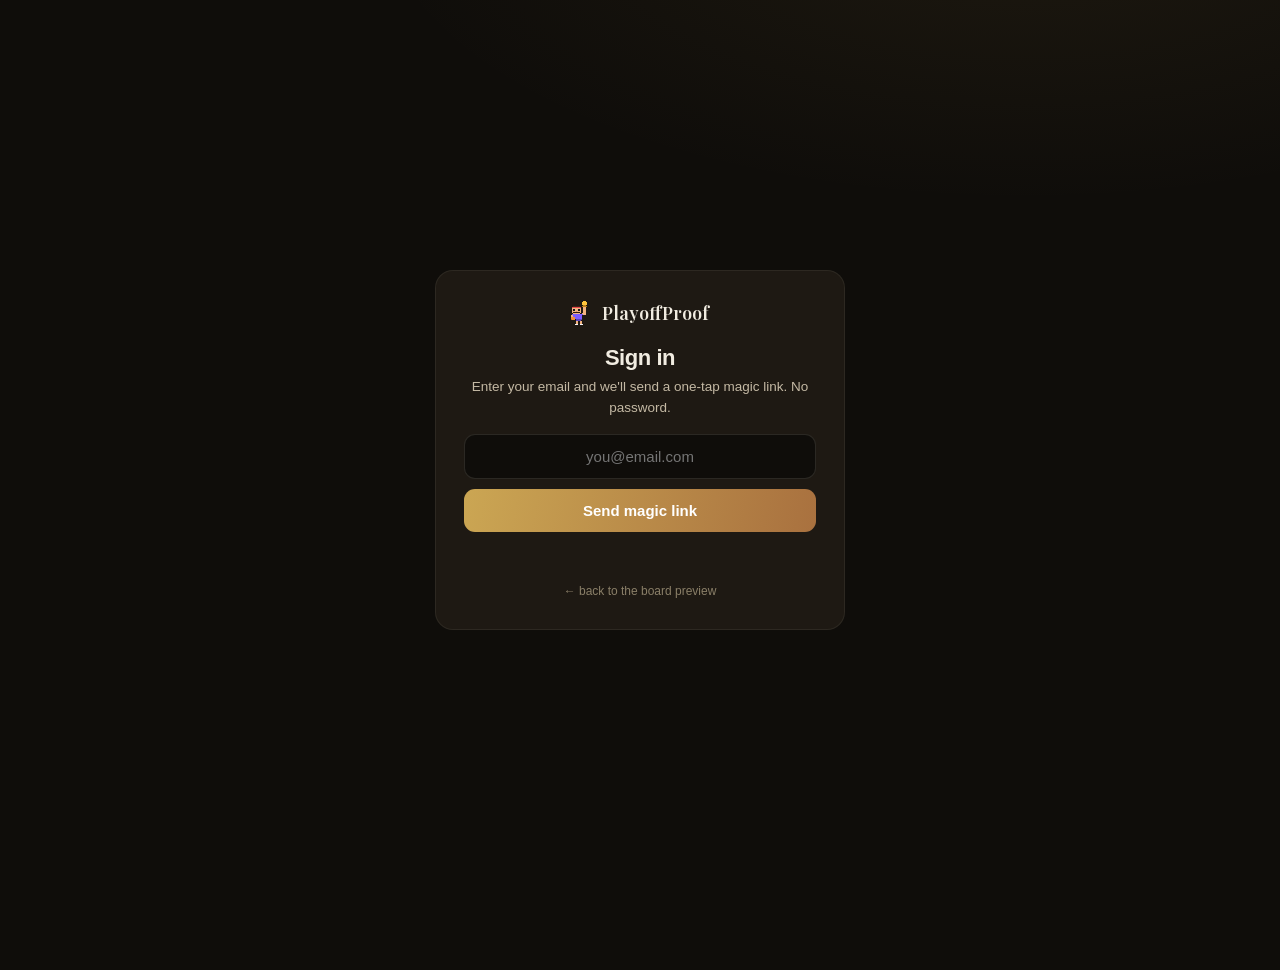
==== commit eae7ccee: "DEPLOY the app bundle: board preview for strangers, creator SCOUT codes, tier-truth fix (waiver vs d" ====
--- a/app.html
+++ b/app.html
@@ -1,11 +1,31 @@
 <!doctype html>
-<html lang="en"><head><meta charset="utf-8"><meta name="viewport" content="width=device-width,initial-scale=1">
+<html lang="en"><head><meta charset="utf-8"><meta name="viewport" content="width=device-width,initial-scale=1"><title>PlayoffProof: Your playoff board</title>
+<meta name="description" content="280 NBA players priced for the three weeks that decide your fantasy title. Sortable board, upgrade finder, trade grader. One manager per league.">
+<meta property="og:title" content="PlayoffProof: Your playoff board">
+<meta property="og:description" content="Every player priced for your title weeks, updated nightly. Grade any trade offer in seconds. One manager per league.">
+<meta property="og:type" content="website">
+<meta property="og:url" content="https://playoffproof.com/app.html">
+<meta property="og:image" content="https://playoffproof.com/og-app-v2.png">
+<meta property="og:image:width" content="1200"><meta property="og:image:height" content="630">
+<meta name="twitter:card" content="summary_large_image">
+<meta name="twitter:title" content="PlayoffProof: Your playoff board">
+<meta name="twitter:description" content="Every player priced for your title weeks, updated nightly. Grade any trade offer in seconds.">
+<meta name="twitter:image" content="https://playoffproof.com/og-app-v2.png">
+
 <link rel="icon" href="logo.svg" type="image/svg+xml">
 <link rel="icon" href="favicon-32.png" sizes="32x32" type="image/png">
 <link rel="apple-touch-icon" href="apple-touch-icon.png">
-<title>PlayoffProof — Your Movers</title>
+
 <script>!function(f,b,e,v,n,t,s){if(f.fbq)return;n=f.fbq=function(){n.callMethod?n.callMethod.apply(n,arguments):n.queue.push(arguments)};if(!f._fbq)f._fbq=n;n.push=n;n.loaded=!0;n.version="2.0";n.queue=[];t=b.createElement(e);t.async=!0;t.src=v;s=b.getElementsByTagName(e)[0];s.parentNode.insertBefore(t,s)}(window,document,"script","https://connect.facebook.net/en_US/fbevents.js");fbq("init","1434096858619667");fbq("track","PageView");</script>
 <noscript><img height="1" width="1" style="display:none" src="https://www.facebook.com/tr?id=1434096858619667&ev=PageView&noscript=1"></noscript>
+<script>
+  window.edgetag=window.edgetag||function(){(edgetag.stubs=edgetag.stubs||[]).push(arguments)};
+  edgetag('init', {
+    edgeURL: 'https://gtklh.playoffproof.com',
+    disableConsentCheck: true
+  })
+</script>
+<script async type="text/javascript" src="https://gtklh.playoffproof.com/load"></script>
 <link rel="stylesheet" href="fonts/fonts.css">
 <style>
 :root{
@@ -354,6 +374,21 @@
 .gatecard .or{color:var(--muted);font-size:11px;letter-spacing:.1em;text-transform:uppercase;margin:14px 0}
 .gatecard .msg{font-size:13px;color:var(--ink2);margin-top:12px;min-height:18px}
 .gatecard a{color:var(--muted);font-size:12px;display:inline-block;margin-top:16px;text-decoration:none}
+/* ---- PREVIEW MODE: strangers see the real board, top of it anyway ---- */
+body.preview .gt tbody tr.grow:nth-child(n+21){filter:blur(6px);pointer-events:none;user-select:none}
+body.preview .pksel{visibility:hidden}
+body.preview #pkgbar{display:none!important}
+body.preview .upg .upglab,body.preview .upg .upgrow,body.preview .upg .upgnone,body.preview .upg .upgfine{filter:blur(5px);pointer-events:none;user-select:none}
+body.preview .upg{position:relative}
+body.preview .upg::after{content:'Unlock to see who beats him in your title weeks';position:absolute;inset:34px 0 auto 0;text-align:center;color:var(--gold);font-weight:700;font-size:13px;letter-spacing:.03em}
+.pvbar{position:fixed;left:0;right:0;bottom:0;z-index:60;display:flex;align-items:center;justify-content:center;gap:14px;padding:12px 16px;background:linear-gradient(180deg,rgba(15,13,10,.86),#0f0d0a 40%);border-top:1px solid rgba(203,166,83,.45);backdrop-filter:blur(6px)}
+.pvbar .pvtxt{color:var(--ink2);font-size:12.5px}
+.pvbar .pvtxt b{color:var(--ink)}
+.pvbar button{background:linear-gradient(100deg,#d6a94e,#a9713f);color:#140f08;border:0;border-radius:10px;padding:12px 18px;font:inherit;font-weight:800;font-size:13px;letter-spacing:.04em;cursor:pointer;white-space:nowrap}
+.pvbar a{color:var(--muted);font-size:12px;text-decoration:underline dotted;text-underline-offset:3px;white-space:nowrap}
+body.preview #app{padding-bottom:76px}
+.vipbadge{position:fixed;top:10px;right:10px;z-index:70;background:rgba(15,13,10,.9);border:1px solid rgba(203,166,83,.55);color:#d6a94e;font-size:9.5px;font-weight:800;letter-spacing:.14em;border-radius:7px;padding:6px 10px;pointer-events:none}
+@media(max-width:640px){.pvbar{flex-wrap:wrap;gap:8px;text-align:center}.pvbar .pvtxt{width:100%}}
 </style></head>
 <body><div id="gate" class="gatewrap">
  <div class="gatecard">
@@ -364,11 +399,12 @@
    <input id="g-email" type="email" placeholder="you@email.com" autocomplete="email">
    <button id="g-send">Send magic link</button>
    <div class="msg" id="g-signin-msg"></div>
+   <a href="#" id="g-back">&larr; back to the board preview</a>
   </div>
   <div id="g-unlock" hidden>
    <h2>Unlock your board</h2>
    <p>Founding access for the 2026-27 season. One manager per league, forever.</p>
-   <button id="g-pay">🔒 Become a Founding Load Manager — $69</button>
+   <button id="g-pay">🔒 Become a Founding Load Manager · $69</button>
    <div class="or">or</div>
    <input id="g-code" placeholder="have a friend code? paste it">
    <button id="g-redeem" class="ghost">Unlock with code</button>
@@ -381,6 +417,12 @@
    <div class="msg" id="g-act-msg"></div>
   </div>
  </div>
+</div>
+<div id="vipbadge" class="vipbadge" hidden>CREATOR PREVIEW · playoffproof.com</div>
+<div id="pvbar" class="pvbar" hidden>
+ <span class="pvtxt">This is the <b>live board</b>, top 20 of 280 players. Full board, trade grades and upgrade finder: <b>$69 for the season · one manager per league.</b></span>
+ <button id="pv-unlock">Unlock your league's board</button>
+ <a href="#" id="pv-signin">already a member? sign in</a>
 </div>
 <div id="app" hidden><div class="wrap">
 <header>
@@ -416,10 +458,10 @@
     <div class="cdiv"><span>or paste from any platform</span></div>
     <label>Your roster</label>
     <textarea id="pasteros" placeholder="Paste your team. Names alone or the whole roster table both work, we pick out the players."></textarea>
-    <label>Available players (optional, makes Available exact)</label>
-    <textarea id="pasteavail" placeholder="Your platform's Add Players / Available page already lists the free agents. Paste it — the top ~30 by rank is plenty."></textarea>
+    <label>Everyone who's taken (optional, makes free agents exact)</label>
+    <textarea id="pasteavail" placeholder="Easiest: paste your league's Rosters page, all teams at once (ESPN & Yahoo: League → Rosters). Your Available / Add Players list works too — we figure out which you pasted."></textarea>
     <button id="paste-go">Load my team</button>
-    <div class="chelp"><a href="import-guide.html" target="_blank">How do I copy from Yahoo or ESPN? →</a></div>
+    <div class="chelp"><a href="import-guide.html" target="_blank">Where do I copy this from? (ESPN, Yahoo) →</a></div>
     <div class="cdiv"><span>or</span></div>
     <button id="demo-go" class="ghost">Try a demo team</button>
   </div>
@@ -437,7 +479,7 @@
 </div>
 </div>
 <div class="pane on" id="p-trades">
-  <div id="tr-connect" class="cbox mini"><p>This is a <b>demo team</b> so you can see how it works. Happy on the Players board? That's the whole product. Want these moves to be about <b>your</b> roster? <a href="#" id="tr-toteam">Connect your league →</a> (30 seconds, optional).</p></div>
+  <div id="tr-connect" class="cbox mini"><p>These moves are running on a <b>demo roster</b> so you can see them in action. Connect your league to make them about <b>your</b> team, your players and your league's real free agents. About 30 seconds, whenever you want it.</p><p style="margin-top:8px"><a href="#" id="tr-toteam">Connect your league →</a></p></div>
   <div id="tr-content" hidden>
     <details class="trdefd"><summary>How this works · PWAR, RWAR, the two dials, trade fairness</summary><p class="trdef"><b>PWAR</b> = expected playoff matchup wins a player adds over a waiver replacement. <b>RWAR</b> = the same across the entire regular season, week by week on the real schedule (playoff weeks excluded). A matchup = winning the <b>majority of your league's categories</b> (5 of 9 standard, set yours below), so stacking a category you already win adds almost nothing, and fixing a coin-flip category adds a lot. Playoff output runs on two separate dials: <b>Games</b>, will he even play (health, team rest policy, back-to-backs, travel), and <b>Effort</b>, how hard he plays the games he's in (contract incentives, team stakes). Output = games × production × effort. Trade suggestions are held to <b>market value (ADP)</b>: we only propose swaps another manager would plausibly accept. Pickups are free, so there only playoff impact matters. All numbers are projections for entertainment only, not professional, legal, or financial advice.</p></details>
     <div class="lgset" id="lgset"></div>
@@ -714,13 +756,17 @@
   const GWD=gridWar();
   const P=TRP.filter(p=>GWD[p.name]);
   const kings=P.filter(p=>GWD[p.name].sw>0&&p.score>=55).sort((a,b)=>GWD[b.name].sw-GWD[a.name].sw).slice(0,3);
-  const gold=P.filter(p=>(!p.adp||p.adp>=110)).sort((a,b)=>GWD[b.name].pw-GWD[a.name].pw).slice(0,3);
+  const preDraft=new Date().toISOString().slice(0,10)<'2026-10-20';
+  const steals=P.filter(p=>isSteal(p,GWD)).sort((a,b)=>GWD[a.name].rr-GWD[b.name].rr).slice(0,3);
+  const gold=P.filter(p=>isWaiver(p,GWD)).sort((a,b)=>GWD[b.name].pw-GWD[a.name].pw).slice(0,3);
   const fading=P.filter(p=>p.adp>0&&p.adp<=50&&GWD[p.name].sw<-2).sort((a,b)=>GWD[a.name].sw-GWD[b.name].sw).slice(0,3);
   const row=(p,val,cls)=>`<div class="istp" data-n="${p.name}" role="button" tabindex="0">${pixBust(p.name,p.team,20)}<span>${p.name.split(' ').slice(-1)[0]}</span><b class="${cls}">${val}</b></div>`;
   const card=(title,sub,rows)=>`<div class="istc"><div class="istt">${title}</div><div class="ists">${sub}</div>${rows}</div>`;
   return `<div class="istrip">`+
     card('Window Kings','climb hardest when the title’s on the line',kings.map(p=>row(p,'+'+GWD[p.name].sw+' spots','g')).join(''))+
-    card('Waiver Gold','likely unrostered, real title-week value',gold.map(p=>row(p,'+'+GWD[p.name].pw.toFixed(2)+' wins','g')).join(''))+
+    (preDraft
+      ? card('Draft Steals','the market drafts them late, our board doesn\'t',steals.map(p=>row(p,'ADP '+Math.round(p.adp)+' → #'+GWD[p.name].rr,'g')).join(''))
+      : card('Waiver Gold','deep on every board, real title-week value',gold.map(p=>row(p,'+'+GWD[p.name].pw.toFixed(2)+' wins','g')).join('')))+
     card('Fading Stars','the market still pays full price',fading.map(p=>row(p,GWD[p.name].sw+' spots','r')).join(''))+
   `</div>`;
 }
@@ -740,9 +786,9 @@
   const gv=side(G), gt=side(R);
   const opened=G.length-R.length;
   const excl=new Set([...giveN,...getN]);
-  const kickers=opened>0?TRP.filter(B=>!excl.has(B.name)&&GWD[B.name]&&(!B.adp||B.adp>=110))
+  const kickers=opened>0?TRP.filter(B=>!excl.has(B.name)&&isWaiver(B,GWD))
     .sort((a,b)=>GWD[b.name].pw-GWD[a.name].pw).slice(0,opened)
-    .map(k=>({name:k.name,team:k.team,pw:GWD[k.name].pw,pwW:GWD[k.name].pwW})):[];
+    .map(k=>({name:k.name,team:k.team,adp:k.adp||0,rr:GWD[k.name].rr,pw:GWD[k.name].pw,pwW:GWD[k.name].pwW})):[];
   const kickPw=+sum(kickers.map(k=>k.pw)).toFixed(3);
   const kickW=[0,1,2].map(i=>+sum(kickers.map(k=>k.pwW[i])).toFixed(3));
   const net=+(gt.pw+kickPw-gv.pw).toFixed(3);
@@ -783,7 +829,7 @@
 function upgradeData(p){
   const GWD=gridWar(); const mine=GWD[p.name]; if(!mine) return null;
   const cands=TRP.filter(B=>B.name!==p.name&&GWD[B.name]);
-  const pack=B=>{const g=GWD[B.name];return {name:B.name,team:B.team,pos:B.pos,adp:B.adp||0,
+  const pack=B=>{const g=GWD[B.name];return {name:B.name,team:B.team,pos:B.pos,adp:B.adp||0,rr:g.rr,
     d:+(g.pw-mine.pw).toFixed(3), dW:g.pwW.map((v,i)=>+(v-mine.pwW[i]).toFixed(3))};};
   // tiers are exclusive: a TRADE target is a market asset (drafted, above waiver tier);
   // waiver-tier players (ADP 110+/undrafted) only ever appear as ADDS — otherwise the
@@ -793,7 +839,7 @@
   const MINU=Math.max(0.01,0.12*mine.pw);
   const trades=cands.filter(B=>B.adp>0&&B.adp<110&&adpFair(p,B)&&GWD[B.name].pw>mine.pw+MINU)
     .sort((a,b)=>GWD[b.name].pw-GWD[a.name].pw).slice(0,4).map(pack);
-  const adds=cands.filter(B=>(!B.adp||B.adp>=110)&&GWD[B.name].pw>mine.pw+MINU)
+  const adds=cands.filter(B=>isWaiver(B,GWD)&&GWD[B.name].pw>mine.pw+MINU)
     .sort((a,b)=>GWD[b.name].pw-GWD[a.name].pw).slice(0,3).map(pack);
   return {name:p.name,adp:p.adp||0,pw:mine.pw,pwW:mine.pwW,trades,adds};
 }
@@ -817,7 +863,7 @@
   const pkgW=[0,1,2].map(i=>+sum(pieces.map(p=>GWD[p.name].pwW[i])).toFixed(3));
   const inPkg=new Set(names);
   const opened=pieces.length-retN;   // >0: slots open (waiver refills); <0: forced drop, assumed replacement
-  const kickers=opened>0?TRP.filter(B=>!inPkg.has(B.name)&&GWD[B.name]&&(!B.adp||B.adp>=110))
+  const kickers=opened>0?TRP.filter(B=>!inPkg.has(B.name)&&isWaiver(B,GWD))
     .sort((a,b)=>GWD[b.name].pw-GWD[a.name].pw).slice(0,opened):[];
   const kickPw=+sum(kickers.map(k=>GWD[k.name].pw)).toFixed(3);
   const kickW=[0,1,2].map(i=>+sum(kickers.map(k=>GWD[k.name].pwW[i])).toFixed(3));
@@ -850,7 +896,7 @@
   const closest=targets.length?[]:raw.slice(0,3);
   return {pieces:pieces.map(p=>({name:p.name,team:p.team,pos:p.pos,adp:p.adp||0,
       pw:GWD[p.name].pw,pwW:GWD[p.name].pwW})),
-    pkgPw,pkgW,kickers:kickers.map(k=>({name:k.name,team:k.team,pos:k.pos,adp:k.adp||0,pw:GWD[k.name].pw})),
+    pkgPw,pkgW,kickers:kickers.map(k=>({name:k.name,team:k.team,pos:k.pos,adp:k.adp||0,rr:GWD[k.name].rr,pw:GWD[k.name].pw})),
     kickPw,targets,closest,retN,opened};
 }
 const packageData=names=>findReturn(names,1);
@@ -868,7 +914,7 @@
   if(!u.trades.length&&!u.adds.length)
     h+=`<p class="upgnone">Nobody at his market price out-earns him in your playoff weeks. He's the hold.</p>`;
   if(u.trades.length) h+=`<div class="upglab">Trade for · fair by ADP</div>`+u.trades.map(row).join('');
-  if(u.adds.length) h+=`<div class="upglab">Waiver tier · often unrostered</div>`+u.adds.map(row).join('');
+  if(u.adds.length) h+=`<div class="upglab">Waiver tier · usually unrostered in 10-team leagues</div>`+u.adds.map(row).join('');
   h+=`<p class="upgfine">Deltas = expected title-week matchup wins vs him, same neutral lineup. Availability varies by league.</p></div>`;
   return h;
 }
@@ -888,11 +934,13 @@
  LAL:'#552583',MEM:'#5d76a9',MIA:'#98002e',MIL:'#00471b',MIN:'#0c2340',NOP:'#85714d',NO:'#85714d',
  NYK:'#f58426',OKC:'#007ac1',ORL:'#0077c0',PHI:'#006bb6',PHO:'#e56020',PHX:'#e56020',POR:'#e03a43',
  SAC:'#5a2d81',SAS:'#8a8d8f',TOR:'#ce1141',UTA:'#002b5c',WAS:'#e31837'};
+// recognizable players get accurate tones (name-hash stays as the deep-roster fallback)
+const SKIN_OVERRIDES={'Zion Williamson':'#5b3a21','Anthony Davis':'#5b3a21','Kawhi Leonard':'#5b3a21','Onyeka Okongwu':'#5b3a21',"Kel'el Ware":'#5b3a21','Scottie Barnes':'#5b3a21','Anthony Edwards':'#5b3a21','Tyrese Maxey':'#5b3a21','Donovan Mitchell':'#5b3a21','Desmond Bane':'#7a4a2e','Kyrie Irving':'#7a4a2e','Ryan Rollins':'#7a4a2e','Julian Champagnie':'#7a4a2e','Miles McBride':'#7a4a2e','Shai Gilgeous-Alexander':'#7a4a2e','Jalen Johnson':'#7a4a2e','Trae Young':'#a9714b','Zach LaVine':'#a9714b','Karl-Anthony Towns':'#a9714b','Jamal Murray':'#a9714b','Isaiah Joe':'#a9714b','John Collins':'#a9714b','Mikal Bridges':'#a9714b','Jalen Brunson':'#a9714b','Jayson Tatum':'#a9714b','Tyrese Haliburton':'#a9714b','Cade Cunningham':'#a9714b','Tobias Harris':'#a9714b','Domantas Sabonis':'#e9c49f','Josh Giddey':'#e9c49f','Tyler Herro':'#e9c49f','Donovan Clingan':'#e9c49f','AJ Green':'#e9c49f','Ryan Kalkbrenner':'#e9c49f','Grayson Allen':'#e9c49f','Nikola Jokic':'#e9c49f','Victor Wembanyama':'#e9c49f','Luka Doncic':'#e9c49f','Cooper Flagg':'#e9c49f','Kon Knueppel':'#e9c49f'};
 const SKINS=['#8d5524','#a9714b','#c9a472','#e9c49f','#6b4226','#7a4a2e'];
 const HAIRS=['#15100a','#241a10','#0d0906','#3b2a18'];
 function pixBust(name,team,px){
   let h=0; for(const c of (name||'')) h=(h*31+c.charCodeAt(0))>>>0;
-  const skin=SKINS[h%SKINS.length], hair=HAIRS[(h>>3)%HAIRS.length], bald=((h>>6)%7)===0;
+  const skin=SKIN_OVERRIDES[name]||SKINS[h%SKINS.length], hair=HAIRS[(h>>3)%HAIRS.length], bald=((h>>6)%7)===0;
   const jer=TEAMCOL[team]||'#a9713f';
   const G=[]; const put=(x,y,f)=>G.push(`<rect x="${x*10}" y="${y*10}" width="10" height="10" fill="${f}"/>`);
   for(let x=3;x<=8;x++) put(x,0,bald?skin:hair);
@@ -953,11 +1001,18 @@
   return found;}
 q('paste-go').onclick=()=>{const mine=extractPlayers(q('pasteros').value);
   if(!mine.length){q('sl-msg').textContent='Could not find any players in that paste. Paste your roster (names are enough).';return;}
-  const availText=q('pasteavail').value.trim();let rostered;
-  if(availText){const avail=new Set(extractPlayers(availText));rostered=new Set(MOCK.all.filter(p=>!avail.has(p.name)).map(p=>p.name));mine.forEach(n=>rostered.add(n));}
+  // box 2 accepts EITHER the full league-rosters page OR a free-agent list — auto-detected:
+  // a rosters page includes YOUR players (high overlap) -> those names ARE the owned set;
+  // a free-agent list excludes your players -> owned = everyone NOT in it.
+  const allText=q('pasteavail').value.trim();let rostered,mode='';
+  if(allText){const paste=new Set(extractPlayers(allText));
+    const overlap=mine.filter(n=>paste.has(n)).length;
+    if(overlap>=Math.max(2,Math.ceil(mine.length*0.4))){rostered=new Set(paste);mode='rosters';}
+    else{rostered=new Set(MOCK.all.filter(p=>!paste.has(p.name)).map(p=>p.name));mode='avail';}
+    mine.forEach(n=>rostered.add(n));}
   else rostered=new Set(mine);
   setLeague({name:'My team',roster:new Set(mine),rostered});
-  q('sl-msg').textContent='Loaded '+mine.length+' on your team.'+(availText?' Free agents set from your paste.':' Tip: paste your free-agent list too for exact Available.');};
+  q('sl-msg').textContent='Loaded '+mine.length+' on your team'+(mode==='rosters'?', '+rostered.size+' rostered leaguewide. Free agents are everyone else.':mode==='avail'?'. Free agents set from your list.':'. Tip: paste your league\'s Rosters page for exact free agents.');};
 let _smap;async function sleeperMap(){if(_smap)return _smap;const j=await (await fetch('sleeper-players.json')).json();_smap=j.players||j;return _smap;}
 async function loadSleeperLeague(lg,userId){const msg=q('sl-msg');msg.textContent='Loading '+lg.name+'…';
   if(lg.total_rosters>=4) SET.teams=lg.total_rosters;
@@ -1149,6 +1204,11 @@
 // one starter slot on a league-average lineup, vs handing that slot to the waiver
 // replacement. Roster-free, so all rows are comparable and sortable. (The trade tab's
 // trPlayerWAR is the roster-specific version of the same engine.)
+// TIER TRUTH: 'waiver' means market AND our board agree he's deep (Ware/Rollins are ADP 120+
+// but top-75 on our board: those are DRAFT STEALS, never 'on your wire'). Refill math and
+// suggestion tiers all use these, so the app never contradicts its own rankings.
+const isWaiver=(p,G)=>(!p.adp||p.adp>=110)&&G[p.name]&&G[p.name].rr>120;
+const isSteal=(p,G)=>p.adp>=90&&G[p.name]&&G[p.name].rr<=75;
 const gridWar=(()=>{let done=null,key=null;return()=>{
   const k=LG().name+'|'+JSON.stringify(SET); if(done&&key===k)return done; key=k;
   const nS=Math.min(SET.teams*SET.starters,TRP.length);
@@ -1175,7 +1235,7 @@
   const byRw=[...TRP].sort((a,b)=>out[b.name].rw-out[a.name].rw);
   const byPw=[...TRP].sort((a,b)=>out[b.name].pw-out[a.name].pw);
   const rkR={},rkP={}; byRw.forEach((p,i)=>rkR[p.name]=i); byPw.forEach((p,i)=>rkP[p.name]=i);
-  for(const p of TRP) out[p.name].sw=rkR[p.name]-rkP[p.name];
+  for(const p of TRP){ out[p.name].sw=rkR[p.name]-rkP[p.name]; out[p.name].rr=rkR[p.name]+1; out[p.name].pr=rkP[p.name]+1; }
   done=out; return done;};})();
 // 3-playoff-week average win probability per category — the team's category composition
 function trCatProfile(players){const o={};for(const c of AC())o[c.k]=0;
@@ -1391,24 +1451,51 @@
 const PAYLINK = 'https://buy.stripe.com/aFa4gr8gN6Cy0tYga64sE00';
 const $ = id => document.getElementById(id);
 const paid = new URLSearchParams(location.search).get('paid') === '1';
+// ---- creator preview codes (?vip=SCOUT-XXXX): full app, no signup. Hashes only —
+// revoke by removing a hash + rebuild; all expire VIP_UNTIL. Per-creator codes so a
+// leak is traceable. This matches the gate's existing client-side security model.
+const VIP_HASHES = new Set(['30433d63a969d38ab61dd82d64cefa9db6bfe9656bc094af2e07fa1ddd4c13af','904d1e19c6c3da25cfc1083919d73255b3dae9f2414ef1fcc3ebe5855c9aa9fd','ea460f1180d67cea2c606ffa26b749272f48de5f18b5dfa0684e4a5757b466f6','0f61146f0fbbecb7fa6a7eb574736035e554be09168c8a0ca5cc1a85296b56c2','f0da57796d918dd29885cd8b493239c89598377a80158024117f5f1b34cbea8e','c994028b5c1fc66babac9731f194298f5fdf2f323d164624b862686ff8d59934']);
+const VIP_UNTIL = '2026-11-30';
+async function vipOk(){
+  const p = new URLSearchParams(location.search).get('vip');
+  if(p){ localStorage.setItem('pp_vip', p.trim().toUpperCase());
+    history.replaceState(null,'',location.pathname); }
+  const code = localStorage.getItem('pp_vip');
+  if(!code || new Date().toISOString().slice(0,10) > VIP_UNTIL) return false;
+  // baked launch codes (work with zero backend)
+  const d = await crypto.subtle.digest('SHA-256', new TextEncoder().encode(code));
+  const hex = [...new Uint8Array(d)].map(b=>b.toString(16).padStart(2,'0')).join('');
+  if(VIP_HASHES.has(hex)) return true;
+  // self-serve codes: rows Brent adds in the Supabase vip_codes table
+  try{ const { data } = await supabase.rpc('check_vip', { p_code: code }); return data === true; }
+  catch(e){ return false; }
+}
 function show(which){
-  $('gate').hidden = which==='app'; $('app').hidden = which!=='app';
+  const preview = which==='preview';
+  $('gate').hidden = preview || which==='app';
+  $('app').hidden = !(which==='app' || preview);
+  $('pvbar').hidden = !preview;
+  document.body.classList.toggle('preview', preview);
   $('g-signin').hidden = which!=='signin';
   $('g-unlock').hidden = which!=='unlock';
   $('g-activating').hidden = which!=='activating';
-  if(which==='app') window.scrollTo(0,0);
+  if(which==='app'||preview) window.scrollTo(0,0);
 }
 async function entitled(session){
   const { data } = await supabase.from('entitlements').select('status').eq('user_id', session.user.id).maybeSingle();
   return data && data.status === 'active';
 }
 async function route(){
+  if(await vipOk()){ show('app'); $('vipbadge').hidden=false; return; }
   const { data:{ session } } = await supabase.auth.getSession();
-  if(!session){ show('signin'); return; }
+  if(!session){ show('preview'); try{fbq('track','ViewContent',{content_name:'board-preview'});}catch(e){} return; }
   if(await entitled(session)){ show('app'); return; }
   if(paid){ show('activating'); poll(session, 0); return; }
   show('unlock');
 }
+$('pv-unlock').onclick = () => { try{fbq('track','Lead',{content_name:'preview-unlock'});}catch(e){} show('signin'); };
+$('pv-signin').onclick = e => { e.preventDefault(); show('signin'); };
+$('g-back').onclick = e => { e.preventDefault(); show('preview'); };
 function poll(session, n){
   if(n > 8){ $('g-act-msg').textContent = 'Still working. Refresh in a moment.'; return; }
   setTimeout(async () => { (await entitled(session)) ? show('app') : poll(session, n+1); }, 2000);
@@ -1424,6 +1511,11 @@
   try{fbq('track','InitiateCheckout',{currency:'USD',value:69});}catch(e){}
   const { data:{ session } } = await supabase.auth.getSession(); if(!session) return;
   const u = session.user;
+  // stash Meta click cookies so the server-side Purchase can match this browser, not just the email
+  try{
+    const ck = n => (document.cookie.match(new RegExp('(?:^|; )'+n+'=([^;]*)'))||[])[1] || null;
+    await supabase.from('attribution').upsert({ user_id: u.id, fbp: ck('_fbp'), fbc: ck('_fbc'), ua: navigator.userAgent, updated_at: new Date().toISOString() });
+  }catch(e){}
   location.href = PAYLINK + '?client_reference_id=' + u.id + '&prefilled_email=' + encodeURIComponent(u.email);
 };
 $('g-redeem').onclick = async () => {
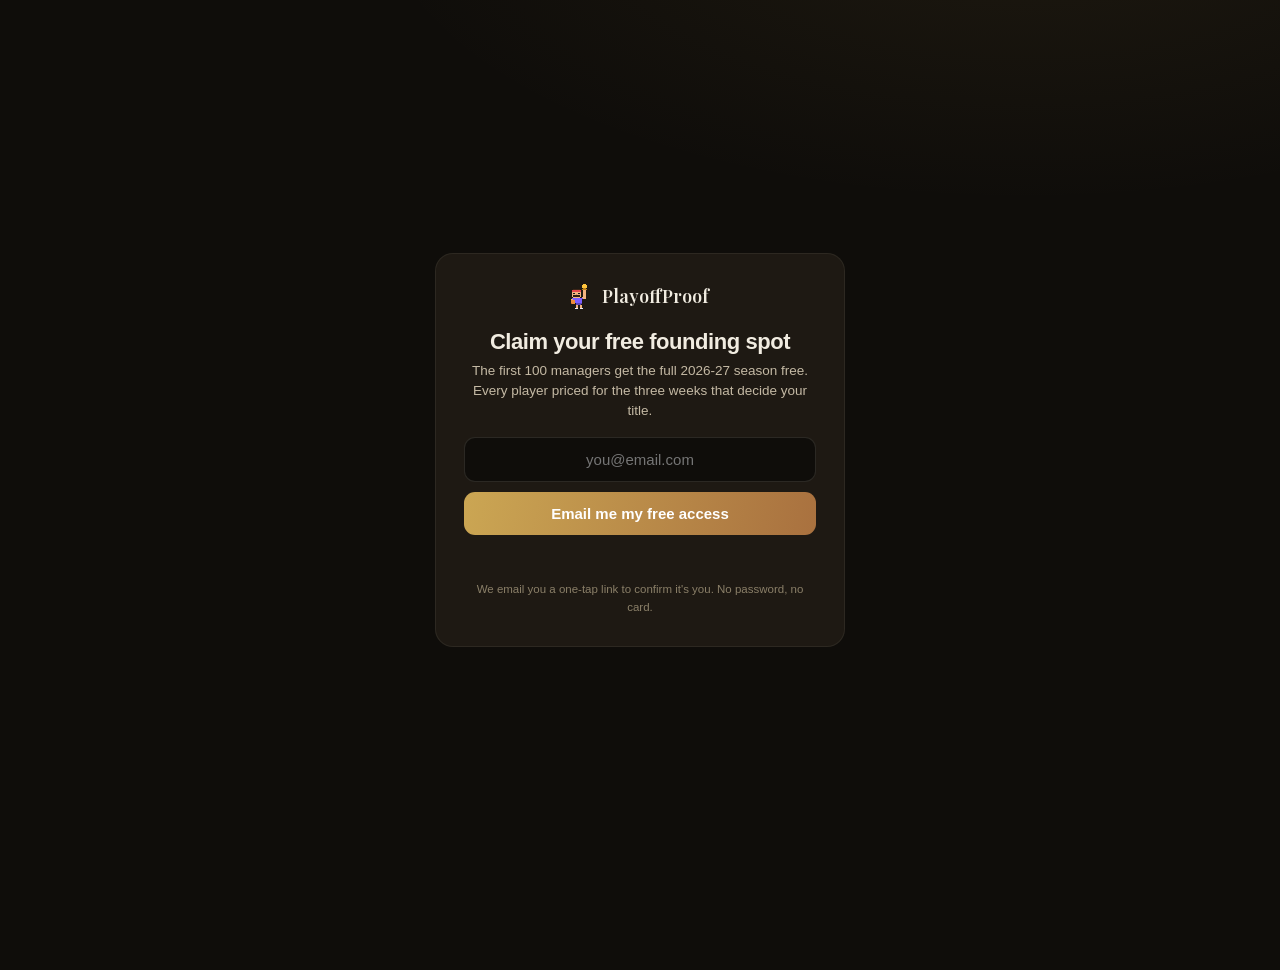
==== commit e50dc43b: "Hard gate: email required before anything, even blurred data. Sign-in card becomes the free-spot off" ====
--- a/app.html
+++ b/app.html
@@ -374,6 +374,8 @@
 .gatecard .or{color:var(--muted);font-size:11px;letter-spacing:.1em;text-transform:uppercase;margin:14px 0}
 .gatecard .msg{font-size:13px;color:var(--ink2);margin-top:12px;min-height:18px}
 .gatecard a{color:var(--muted);font-size:12px;display:inline-block;margin-top:16px;text-decoration:none}
+.gatecard .spots{font-size:12px;letter-spacing:.14em;text-transform:uppercase;color:var(--gold);font-weight:800;margin:-4px 0 14px}
+.gatecard .finelet{color:var(--muted);font-size:11.5px;margin:10px 0 0;line-height:1.5}
 /* ---- PREVIEW MODE: strangers see the real board, top of it anyway ---- */
 body.preview .gt tbody tr.grow:nth-child(n+21){filter:blur(6px);pointer-events:none;user-select:none}
 body.preview .pksel{visibility:hidden}
@@ -387,6 +389,13 @@
 .pvbar button{background:linear-gradient(100deg,#d6a94e,#a9713f);color:#140f08;border:0;border-radius:10px;padding:12px 18px;font:inherit;font-weight:800;font-size:13px;letter-spacing:.04em;cursor:pointer;white-space:nowrap}
 .pvbar a{color:var(--muted);font-size:12px;text-decoration:underline dotted;text-underline-offset:3px;white-space:nowrap}
 body.preview #app{padding-bottom:76px}
+/* TEASER: the board and the names prove the product is real; the numbers are the product. */
+body.teaser .istp b,body.teaser .istp span{filter:blur(7px);user-select:none}
+body.teaser .istc{position:relative}
+body.teaser .istc::after{content:'🔒';position:absolute;right:12px;top:12px;font-size:13px;opacity:.55}
+body.teaser .gt tbody tr.grow td:not(.rk):not(.nm){filter:blur(6px);user-select:none}
+body.teaser .gt tbody tr.grow:nth-child(n+11) td.nm{filter:blur(6px)}
+body.teaser .lrow-exp,body.teaser .gside{display:none!important}
 .vipbadge{position:fixed;top:10px;right:10px;z-index:70;background:rgba(15,13,10,.9);border:1px solid rgba(203,166,83,.55);color:#d6a94e;font-size:9.5px;font-weight:800;letter-spacing:.14em;border-radius:7px;padding:6px 10px;pointer-events:none}
 @media(max-width:640px){.pvbar{flex-wrap:wrap;gap:8px;text-align:center}.pvbar .pvtxt{width:100%}}
 </style></head>
@@ -394,22 +403,30 @@
  <div class="gatecard">
   <div class="logo"><img class="logomark" src="logo.svg" alt="">PlayoffProof</div>
   <div id="g-signin">
-   <h2>Sign in</h2>
-   <p>Enter your email and we'll send a one-tap magic link. No password.</p>
+   <h2>Claim your free founding spot</h2>
+   <p>The first 100 managers get the full 2026-27 season free. Every player priced for the three weeks that decide your title.</p>
+   <div id="g-spots" class="spots" hidden></div>
    <input id="g-email" type="email" placeholder="you@email.com" autocomplete="email">
-   <button id="g-send">Send magic link</button>
+   <button id="g-send">Email me my free access</button>
    <div class="msg" id="g-signin-msg"></div>
-   <a href="#" id="g-back">&larr; back to the board preview</a>
+   <p class="finelet">We email you a one-tap link to confirm it's you. No password, no card.</p>
+   <a href="#" id="g-back" hidden>&larr; back to the board preview</a>
   </div>
   <div id="g-unlock" hidden>
    <h2>Unlock your board</h2>
-   <p>Founding access for the 2026-27 season. One manager per league, forever.</p>
-   <button id="g-pay">🔒 Become a Founding Load Manager · $69</button>
+   <p>The first 100 managers get the full season free. No card, nothing to cancel. One manager per league.</p>
+   <button id="g-pay">🎁 Claim your free founding spot</button>
    <div class="or">or</div>
    <input id="g-code" placeholder="have a friend code? paste it">
    <button id="g-redeem" class="ghost">Unlock with code</button>
    <div class="msg" id="g-unlock-msg"></div>
    <a href="#" id="g-signout">sign out</a>
+  </div>
+  <div id="g-blocked" hidden>
+   <h2>Denied. 🚫</h2>
+   <p>You are in my fantasy league. This is a <b>spite build</b>. You do not get the edge.</p>
+   <p style="color:var(--muted);font-size:12.5px">Nothing personal. Actually, it is entirely personal. See you in the playoffs.</p>
+   <a href="#" id="g-blocked-out">sign out</a>
   </div>
   <div id="g-activating" hidden>
    <h2>Activating…</h2>
@@ -420,8 +437,8 @@
 </div>
 <div id="vipbadge" class="vipbadge" hidden>CREATOR PREVIEW · playoffproof.com</div>
 <div id="pvbar" class="pvbar" hidden>
- <span class="pvtxt">This is the <b>live board</b>, top 20 of 280 players. Full board, trade grades and upgrade finder: <b>$69 for the season · one manager per league.</b></span>
- <button id="pv-unlock">Unlock your league's board</button>
+ <span class="pvtxt">This is the <b>live board</b>, top 20 of 280 players. Full board, trade grades and upgrade finder: <b>Free for the first 100.</b> Sign in with your email and it is yours.</span>
+ <button id="pv-unlock">Claim a free founding spot</button>
  <a href="#" id="pv-signin">already a member? sign in</a>
 </div>
 <div id="app" hidden><div class="wrap">
@@ -1448,9 +1465,11 @@
 </div><script type="module">
 import { createClient } from 'https://esm.sh/@supabase/supabase-js@2';
 const supabase = createClient('https://lcglavmrtxijzacmebzy.supabase.co', 'eyJhbGciOiJIUzI1NiIsInR5cCI6IkpXVCJ9.eyJpc3MiOiJzdXBhYmFzZSIsInJlZiI6ImxjZ2xhdm1ydHhpanphY21lYnp5Iiwicm9sZSI6ImFub24iLCJpYXQiOjE3ODcxODUyMzcsImV4cCI6MjEwMjc2MTIzN30.dnKhfCYKVx-Bk09aWnRH27ryXcUWbYr4x-np76thiaE');
-const PAYLINK = 'https://buy.stripe.com/aFa4gr8gN6Cy0tYga64sE00';
+const PAYLINK = 'https://buy.stripe.com/aFa4gr8gN6Cy0tYga64sE00?prefilled_promo_code=FOUNDING29';
 const $ = id => document.getElementById(id);
 const paid = new URLSearchParams(location.search).get('paid') === '1';
+const GATE_MODE = 'hard';
+const FREE_FOUNDING = true;
 // ---- creator preview codes (?vip=SCOUT-XXXX): full app, no signup. Hashes only —
 // revoke by removing a hash + rebuild; all expire VIP_UNTIL. Per-creator codes so a
 // leak is traceable. This matches the gate's existing client-side security model.
@@ -1476,7 +1495,9 @@
   $('app').hidden = !(which==='app' || preview);
   $('pvbar').hidden = !preview;
   document.body.classList.toggle('preview', preview);
+  document.body.classList.toggle('teaser', preview && GATE_MODE === 'teaser');
   $('g-signin').hidden = which!=='signin';
+  $('g-blocked').hidden = which!=='blocked';
   $('g-unlock').hidden = which!=='unlock';
   $('g-activating').hidden = which!=='activating';
   if(which==='app'||preview) window.scrollTo(0,0);
@@ -1487,12 +1508,33 @@
 }
 async function route(){
   if(await vipOk()){ show('app'); $('vipbadge').hidden=false; return; }
+  // free-founding cohort: access is granted server-side at signup; ask why we're locked
+  if(FREE_FOUNDING){
+    const { data:{ session:s0 } } = await supabase.auth.getSession();
+    if(s0){
+      try{
+        const { data:st } = await supabase.rpc('my_access_status');
+        if(st==='blocked'){ show('blocked'); return; }
+        if(st==='active'){ show('app'); return; }
+      }catch(e){}
+    }
+  }
   const { data:{ session } } = await supabase.auth.getSession();
-  if(!session){ show('preview'); try{fbq('track','ViewContent',{content_name:'board-preview'});}catch(e){} return; }
+  if(!session){
+    if(GATE_MODE === 'hard'){ show('signin'); return; }
+    show('preview'); try{fbq('track','ViewContent',{content_name:'board-preview'});}catch(e){} return; }
   if(await entitled(session)){ show('app'); return; }
   if(paid){ show('activating'); poll(session, 0); return; }
   show('unlock');
 }
+async function paintSpots(){
+  if(!FREE_FOUNDING) return;
+  try{ const { data } = await supabase.rpc('founding_spots_left');
+    if(typeof data === 'number'){ const e=$('g-spots');
+      e.textContent = data > 0 ? data + ' of 100 spots left' : 'Founding spots are gone';
+      e.hidden = false; } }catch(e){}
+}
+paintSpots();
 $('pv-unlock').onclick = () => { try{fbq('track','Lead',{content_name:'preview-unlock'});}catch(e){} show('signin'); };
 $('pv-signin').onclick = e => { e.preventDefault(); show('signin'); };
 $('g-back').onclick = e => { e.preventDefault(); show('preview'); };
@@ -1525,6 +1567,7 @@
   $('g-unlock-msg').textContent = error ? error.message : (m[data] || data);
   if(data==='granted') setTimeout(route, 500);
 };
+$('g-blocked-out').onclick = async e => { e.preventDefault(); await supabase.auth.signOut(); location.href = location.origin + '/app.html'; };
 $('g-signout').onclick = async e => { e.preventDefault(); await supabase.auth.signOut(); location.href = location.origin + '/app.html'; };
 supabase.auth.onAuthStateChange(() => route());
 route();
